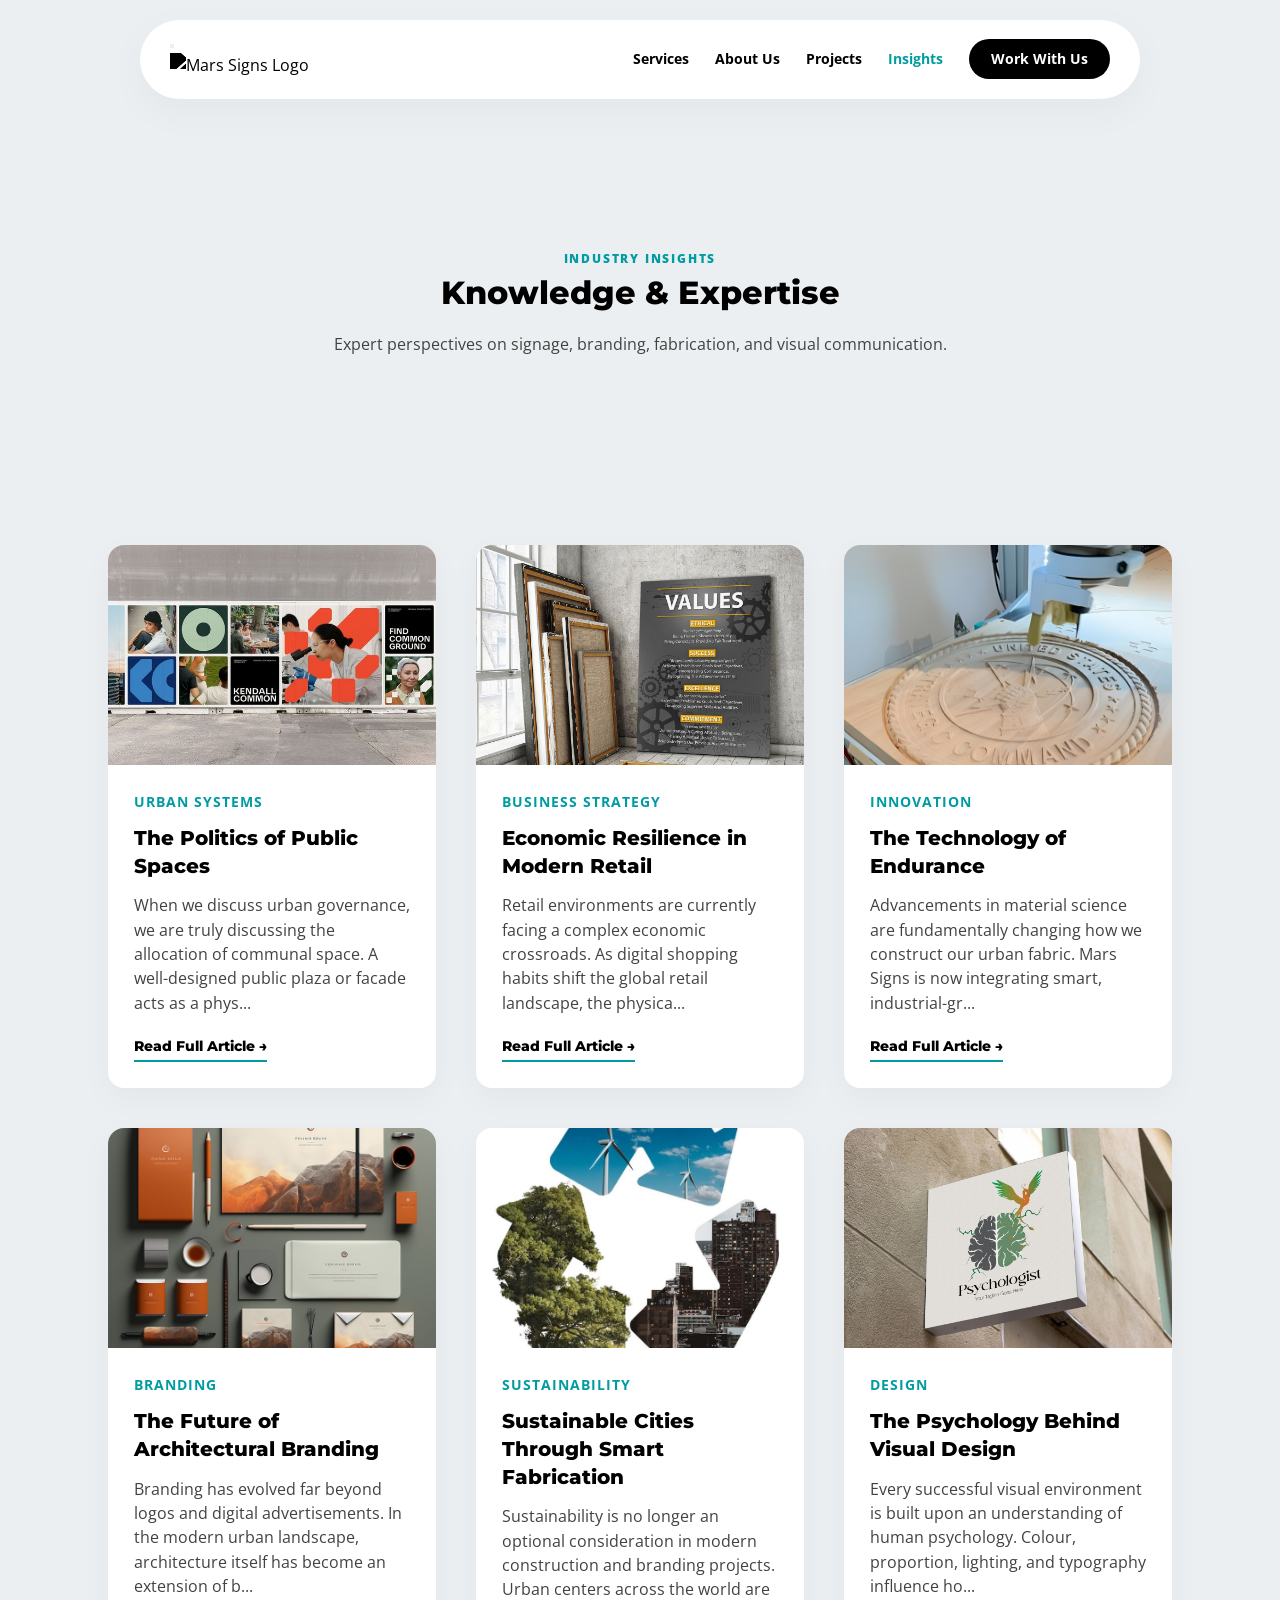
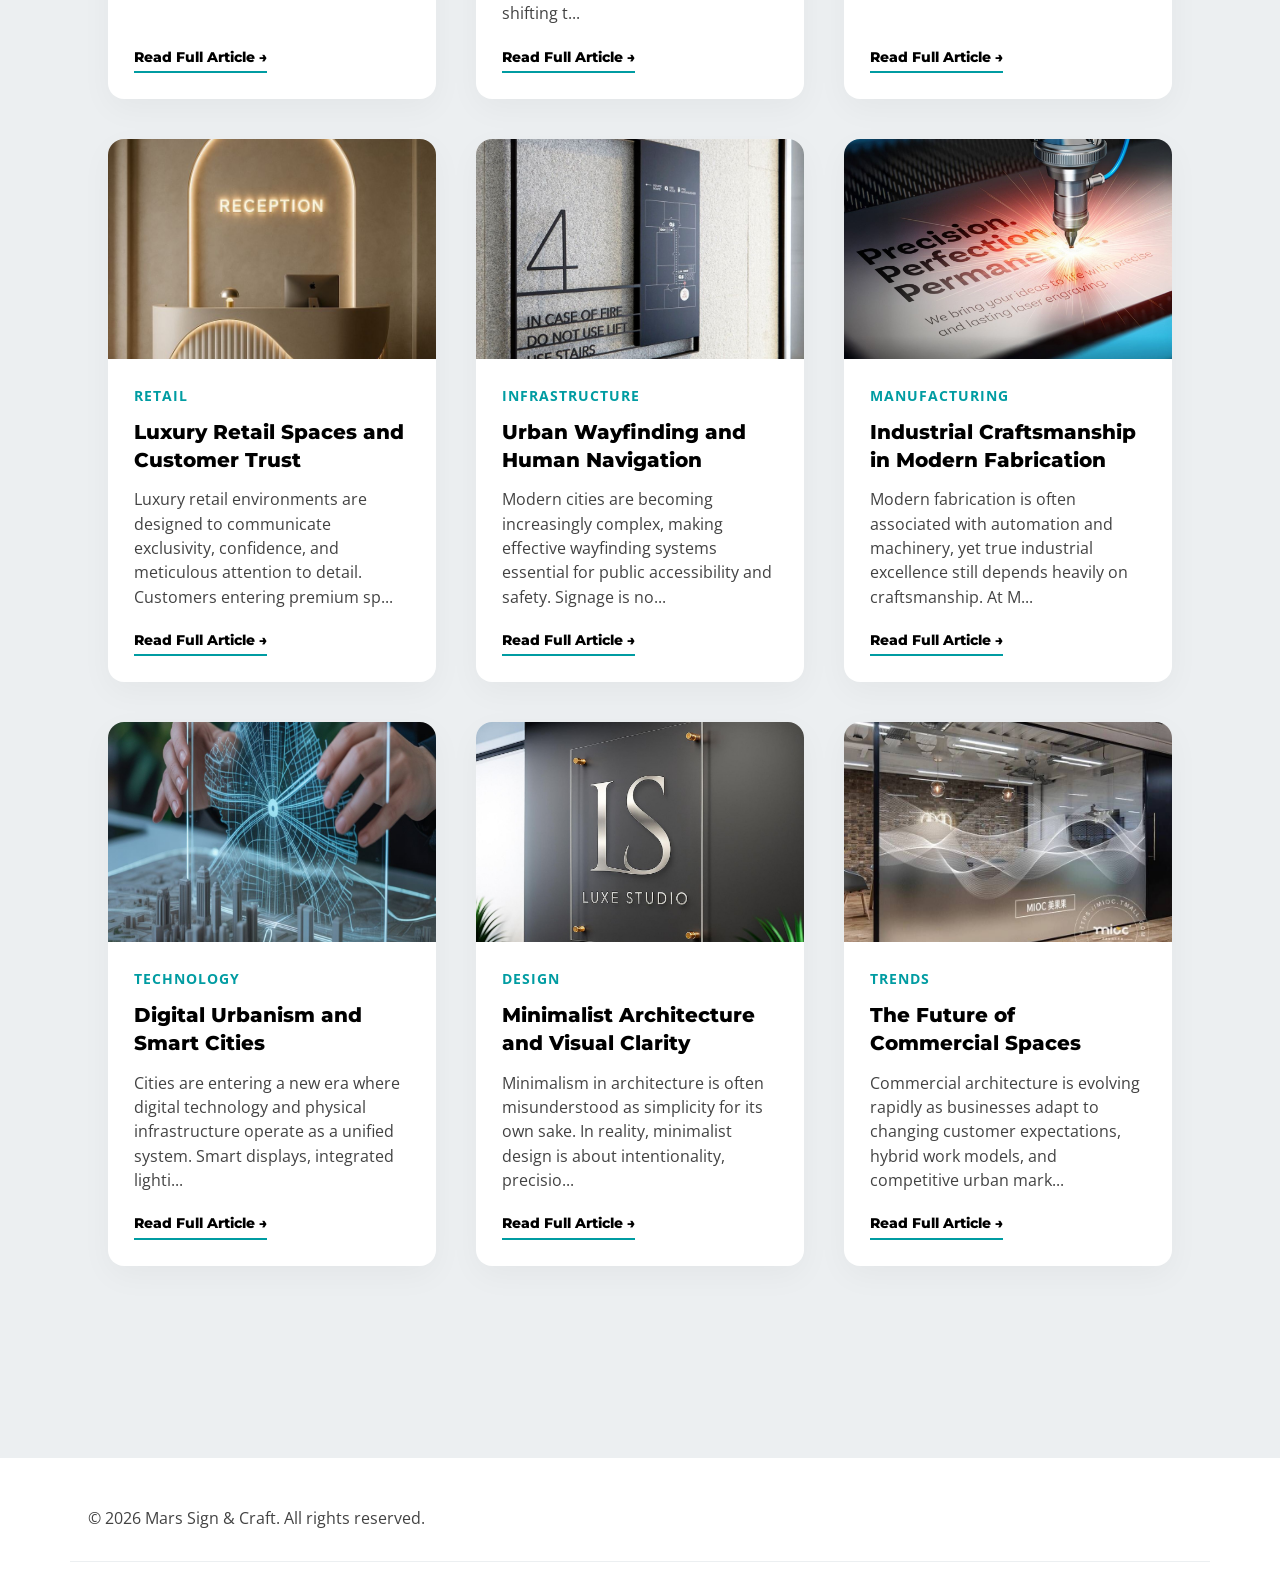
==== blog.html @ f4526e8f "updates" ====
<!DOCTYPE html>
<html lang="en">
<head>
    <meta charset="UTF-8">
    <meta name="viewport" content="width=device-width, initial-scale=1.0">
    
    <!-- Primary Meta Tags -->
    <title>Industry Insights & News | Mars Sign & Craft Qatar</title>
    <meta name="title" content="Industry Insights & News | Mars Sign & Craft Qatar">
    <meta name="description" content="Expert articles on architectural branding, signage materials, and visual communication strategies for businesses in Qatar.">
    <meta name="keywords" content="signage blog Qatar, architectural branding insights, visual communication, Mars Sign news">
    <meta name="author" content="Mars Sign & Craft">
    <meta name="robots" content="index, follow, max-image-preview:large">
    <link rel="canonical" href="https://marssign.com/blog.html">

    <!-- Favicons -->
    <link rel="icon" type="image/svg+xml" href="/images/0/20885491/Mars-logo-PpRQrZOCPddFumb2s9tzmg.svg">
    <link rel="icon" type="image/png" sizes="32x32" href="/favicon.png">
    <link rel="apple-touch-icon" href="/apple-touch-icon.png">
    
    <!-- Open Graph / Facebook -->
    <meta property="og:type" content="website">
    <meta property="og:url" content="https://marssign.com/blog.html">
    <meta property="og:title" content="Industry Insights & News | Mars Sign & Craft Qatar">
    <meta property="og:description" content="Expert articles on architectural branding, signage materials, and visual communication strategies for businesses in Qatar.">
    <!-- Using one of your blog images for the thumbnail -->
    <meta property="og:image" content="https://marssign.com/images/1500/20488373/city-signage-modern-Dj82KdP0sLq.jpg">
    
    <!-- Twitter / X -->
    <meta name="twitter:card" content="summary_large_image">
    <meta name="twitter:url" content="https://marssign.com/blog.html">
    <meta name="twitter:title" content="Industry Insights & News | Mars Sign & Craft Qatar">
    <meta name="twitter:description" content="Expert articles on architectural branding, signage materials, and visual communication strategies for businesses in Qatar.">
    <meta name="twitter:image" content="https://marssign.com/images/1500/20488373/city-signage-modern-Dj82KdP0sLq.jpg">

    <!-- Fonts & Stylesheets -->
    <link rel="preconnect" href="https://fonts.googleapis.com">
    <link rel="preconnect" href="https://fonts.gstatic.com" crossorigin>
    <link href="https://fonts.googleapis.com/css2?family=Montserrat:wght@700;800&family=Open+Sans:wght@400;600&display=swap" rel="stylesheet">
    <link rel="stylesheet" href="style.css">
    
    <style>
        body { background-color: var(--bg-silver); }
        
        .blog-hero {
            min-height: 45vh;
            display: flex;
            align-items: center;
            justify-content: center;
            text-align: center;
            margin-top: 100px;
            padding: 60px 20px;
        }
        
        .blog-grid {
            display: grid;
            /* Forces 5 columns across on desktop */
            grid-template-columns: repeat(3, 1fr);
            gap: 40px;
            max-width: 1400px;
            margin: 0 auto;
            padding: 40px 20px 120px;
        }
        
        /* Mobile adjustment for 3 columns */
        @media (max-width: 768px) {
            .blog-grid {
                grid-template-columns: repeat(2, 1fr);
                gap: 15px; /* Slightly smaller gap to fit 3 columns on small screens */
            }
            
            /* Optional: Reduce the image height on mobile so the 3 tight columns look balanced */
            .blog-card-image-wrapper {
                height: 120px; 
            }
            
            .blog-card h3 {
                font-size: 1rem; /* Scale down text for tight mobile columns */
            }
        }
        .blog-card {
            background: var(--pure-white);
            border-radius: 16px;
            overflow: hidden;
            box-shadow: var(--shadow-elevation);
            transition: all 0.4s ease;
            text-decoration: none;
            color: inherit;
            height: 100%;
            display: flex;
            flex-direction: column;
        }
        
        .blog-card:hover {
            transform: translateY(-12px);
            box-shadow: var(--shadow-hover);
        }
        
        .blog-card-image-wrapper {
            height: 220px;
            overflow: hidden;
        }
        
        .blog-card-image-wrapper img {
            width: 100%;
            height: 100%;
            object-fit: cover;
            transition: transform 0.6s ease;
        }
        
        .blog-card:hover .blog-card-image-wrapper img {
            transform: scale(1.08);
        }
        
        .blog-card-content {
            padding: 26px;
            flex: 1;
            display: flex;
            flex-direction: column;
        }
        
        .blog-meta {
            color: var(--accent-teal);
            font-size: 0.85rem;
            font-weight: 700;
            text-transform: uppercase;
            letter-spacing: 1px;
            margin-bottom: 12px;
        }
        
        .blog-card h3 {
            font-size: 1.28rem;
            margin-bottom: 14px;
            line-height: 1.35;
        }
        
        .blog-excerpt {
            color: var(--text-body);
            font-size: 0.98rem;
            flex: 1;
            margin-bottom: 20px;
        }
        
        /* Single Post View */
        .blog-post {
            max-width: 900px;
            margin: 120px auto 80px;
            padding: 0 20px;
        }
        
        .blog-post img {
            width: 100%;
            border-radius: 16px;
            margin: 30px 0;
        }
    </style>
</head>
<body>
<!-- Floating Header -->
<header id="main-header" class="floating-header">
    <div class="header-container">
        <div class="header-left-wrapper">
            <button class="mobile-menu-toggle" aria-label="Toggle Menu">
                <span class="bar"></span>
                <span class="bar"></span>
                <span class="bar"></span>
            </button>
            <a href="index.html" class="logo">
                <img src="/images/0/20885491/Mars-logo-PpRQrZOCPddFumb2s9tzmg.svg" alt="Mars Signs Logo" width="172" height="47" class="brand-logo">
            </a>
        </div>
        <nav class="primary-nav">
            <a href="index.html#solutions">Services</a>
            <a href="index.html#about">About Us</a>
            <a href="projects.html">Projects</a>
            <a href="blog.html" class="active">Insights</a>
            <a href="index.html#contact" class="btn-primary">Work With Us</a>
        </nav>
    </div>
</header>

    <div id="blog-container">
        <!-- Content injected by JS -->
    </div>

    <footer class="footer">
        <div class="container footer-grid reveal-fade">
            <p>© 2026 Mars Sign & Craft. All rights reserved.</p>
        </div>
    </footer>

    <script src="app.js"></script>
    <script>
    // ====================== FULL BLOG DATA ======================
    const blogs = {
        "politics-of-space": { 
            title: "The Politics of Public Spaces",
            category: "Urban Systems",
            image: "./images/new/politicsofpublicspaces.jpg",
            content: "When we discuss urban governance, we are truly discussing the allocation of communal space. A well-designed public plaza or facade acts as a physical statement of transparency and accessibility in our cities. By prioritizing architectural openness and clear, welcoming signage, city planners and private developers can foster environments where citizens feel represented, heard, and invited. The intersection of policy and design is the new frontier for modern governance. At Mars Signs, we specialize in creating visual infrastructure that promotes this sense of collective ownership. When a space is designed with the public’s experience at the forefront, it bridges the gap between administrative intent and the individual’s lived experience. Modern politics is increasingly expressed through the built environment; public architecture defines who belongs in a city and who is excluded. We believe that professional, clear, and inclusive signage is a democratic necessity. It provides the cues necessary for people to navigate their environment with confidence, regardless of their background or language. We are here to help translate your vision for a more inclusive, accessible environment into a tangible, high-quality reality. Our team is dedicated to the idea that architecture should not just serve a function but should serve the community. If you are looking for a partner who values the social impact of your work, we would love to discuss how we can elevate your next civic project. Hire us to bring your public-facing initiatives to life with integrity and precision."
        },

        "economic-resilience": { 
            title: "Economic Resilience in Modern Retail",
            category: "Business Strategy",
            image: "./images/new/Economicresilience.jpg",
            content: "Retail environments are currently facing a complex economic crossroads. As digital shopping habits shift the global retail landscape, the physical facade of a business has become its most valuable asset in the real world. Investing in high-quality architectural branding is not just an aesthetic choice; it is a hedge against market volatility and brand dilution. Businesses that commit to sustainable, durable infrastructure—like premium cladding, modular signage, and architectural facade work—are seeing significantly higher customer retention rates and long-term economic stability. We understand that in an increasingly competitive retail environment, you only get one chance to make an impression. A fading, poorly maintained sign speaks volumes about a business's internal health, while a pristine, engineered facade suggests market confidence and endurance. Our engineering team helps you build facades that do more than look good; they serve as a lasting economic asset that signals trustworthiness to your clientele. We focus on ROI-driven design, ensuring that every dollar spent on our fabrication contributes to your long-term bottom line. If you are ready to invest in a facade that survives the test of time, market trends, and harsh environmental factors, we are the partner for you. Hire us, and let’s secure your brand's future today."
        },

        "technology-endurance": { 
            title: "The Technology of Endurance",
            category: "Innovation",
            image: "./images/new/technologyofenduarance.jpg",
            content: "Advancements in material science are fundamentally changing how we construct our urban fabric. Mars Signs is now integrating smart, industrial-grade substrates that adapt to extreme climates, reducing the energy cost of maintenance and cooling over time. This technological leap allows for cleaner, sharper signage that lasts for decades rather than just a few years, defining the future of industrial fabrication. We believe that technology should serve the user, not just the manufacturer. By utilizing state-of-the-art CNC routing and precise laser-etching, we ensure that your brand remains crisp, readable, and professional despite the intensity of the Gulf climate. This is not just about a sign; it is about providing a high-tech interface between your business and the modern world. Our fabrication lab is constantly updated with the latest tools to ensure we stay ahead of industry standards, providing you with hardware that represents the cutting edge of your field. We are committed to using materials that look better for longer and perform better under pressure. If you need a partner who understands that technology is the key to architectural longevity, we are ready to assist. Hire us to integrate the latest in material science into your next corporate signage project and set a new standard for quality."
        },

        "future-of-branding": {
            title: "The Future of Architectural Branding",
            category: "Branding",
            image: "./images/new/futureofArchitecturalbranding.jpg",
            content: "Branding has evolved far beyond logos and digital advertisements. In the modern urban landscape, architecture itself has become an extension of brand identity. Consumers no longer separate physical space from corporate values; they interpret every material, every texture, and every illuminated surface as part of a business narrative. At Mars Signs, we believe that architectural branding should communicate confidence, professionalism, and permanence from the very first glance. A carefully engineered facade creates an emotional connection before a customer even steps inside your premises. Through advanced fabrication systems and durable materials, we help brands transform ordinary storefronts into recognizable landmarks that inspire trust. Modern clients expect consistency between online presence and physical environment, making facade design one of the most important investments a business can make. We approach every project with a balance of engineering precision and creative thinking, ensuring that your identity is reflected in every detail. Our team specializes in creating structures that remain visually powerful despite years of environmental exposure. If your organization is ready to redefine how customers experience your brand in the real world, we are prepared to deliver solutions that combine durability, innovation, and timeless design excellence."
        },

        "sustainable-cities": {
            title: "Sustainable Cities Through Smart Fabrication",
            category: "Sustainability",
            image: "./images/new/Sustainableprinting.jpg",
            content: "Sustainability is no longer an optional consideration in modern construction and branding projects. Urban centers across the world are shifting toward environmentally responsible materials and energy-efficient infrastructure, and signage systems are becoming an important part of that transformation. Mars Signs is committed to reducing environmental impact by integrating recyclable materials, low-energy lighting systems, and fabrication methods that minimize industrial waste. We understand that businesses want infrastructure that reflects both professionalism and environmental awareness. A sustainable facade does more than reduce maintenance costs; it communicates responsibility to customers and investors alike. Our fabrication strategies prioritize long-term durability because the most sustainable product is one that does not require constant replacement. By utilizing weather-resistant aluminium composites, energy-efficient LEDs, and modular installation systems, we help clients reduce operational costs while improving visual performance. Sustainable design also contributes to healthier urban environments by reducing heat absorption and improving energy efficiency in surrounding structures. We believe that future cities will be defined by businesses that invest in resilient, eco-conscious infrastructure today. If your organization is looking to align its public image with sustainable development principles, our engineering and design teams are ready to create solutions that combine environmental responsibility with premium architectural aesthetics."
        },

        "psychology-of-design": {
            title: "The Psychology Behind Visual Design",
            category: "Design",
            image: "./images/new/Pyschologybehinddesign.jpg",
            content: "Every successful visual environment is built upon an understanding of human psychology. Colour, proportion, lighting, and typography influence how individuals feel when they approach a building or retail environment. At Mars Signs, we study how architectural signage shapes emotional perception and customer behaviour. A well-lit facade with clear visual hierarchy creates feelings of trust, safety, and professionalism, while poor visual communication often leads to confusion and disengagement. Businesses frequently underestimate the psychological power of first impressions, yet customers make judgments about quality within seconds of seeing a storefront. We believe that design should guide attention naturally while reinforcing the values of a brand. Through strategic placement, contrast, and material selection, our team creates environments that feel both functional and welcoming. Effective signage is not about overwhelming viewers with information; it is about presenting clarity with confidence. By combining architectural thinking with behavioural insight, we help clients create memorable spaces that encourage interaction and loyalty. The psychology of design extends beyond aesthetics into the realm of customer experience, shaping how people move, respond, and connect with a business. If you are seeking a fabrication partner who understands the deeper emotional impact of architectural branding, we are ready to help transform your environment into a powerful communication tool."
        },

        "luxury-retail-spaces": {
            title: "Luxury Retail Spaces and Customer Trust",
            category: "Retail",
            image: "./images/new/Luxuryblog.jpg",
            content: "Luxury retail environments are designed to communicate exclusivity, confidence, and meticulous attention to detail. Customers entering premium spaces expect more than products; they expect an atmosphere that validates the value of the brand itself. At Mars Signs, we specialize in creating sophisticated facade systems and illuminated branding solutions that elevate retail spaces into immersive experiences. From brushed metallic finishes to precision-lit channel letters, every detail contributes to the perception of quality. High-end customers often associate clean architectural presentation with reliability and authenticity, making facade engineering an essential component of retail strategy. We understand that luxury brands cannot afford inconsistencies in visual identity. Our fabrication process focuses on exact precision, ensuring flawless finishes that maintain their appearance for years. Through advanced lighting integration and premium material selection, we create storefronts that stand out in crowded commercial districts while preserving elegance and restraint. A luxury facade is not simply decoration; it is a business asset that shapes customer expectations before any interaction occurs. We believe that architecture should reinforce the prestige and values of a brand at every moment. If your business is looking to establish a stronger presence in the premium retail market, our team is prepared to deliver architectural branding solutions that reflect sophistication, durability, and long-term visual excellence."
        },

        "urban-wayfinding": {
            title: "Urban Wayfinding and Human Navigation",
            category: "Infrastructure",
            image: "./images/new/Navigationblog .jpg",
            content: "Modern cities are becoming increasingly complex, making effective wayfinding systems essential for public accessibility and safety. Signage is no longer limited to directional arrows; it is now a sophisticated communication system that influences how individuals experience urban environments. At Mars Signs, we design navigation systems that combine clarity, durability, and visual consistency to help people move confidently through commercial districts, hospitals, airports, and civic spaces. Poorly designed wayfinding creates frustration, delays, and confusion, while professionally engineered systems improve efficiency and public satisfaction. We approach urban navigation from both an engineering and human-centered perspective, ensuring that every sign remains visible, understandable, and durable under real-world conditions. Accessibility is a major consideration in our work, which is why we prioritize readable typography, multilingual compatibility, and universal design principles. Effective wayfinding contributes to the overall identity of a city or institution by making spaces feel organized and welcoming. Our fabrication processes ensure that signs remain structurally sound and visually sharp despite constant public interaction and environmental exposure. We believe that navigation systems should not only guide people but also reinforce confidence in the environments they occupy. If your organization is planning a public infrastructure project or large-scale facility upgrade, we are ready to provide professional wayfinding solutions built for long-term performance and clarity."
        },

        "industrial-craftsmanship": {
            title: "Industrial Craftsmanship in Modern Fabrication",
            category: "Manufacturing",
            image: "./images/new/Industrial .jpg",
            content: "Modern fabrication is often associated with automation and machinery, yet true industrial excellence still depends heavily on craftsmanship. At Mars Signs, we combine advanced manufacturing technologies with experienced human expertise to create architectural signage that meets the highest standards of quality and precision. Every welded joint, painted surface, and illuminated element reflects a commitment to detail that cannot be replicated through automation alone. We believe that craftsmanship remains the foundation of durable infrastructure. While CNC systems and laser cutting technologies improve consistency and efficiency, the final quality of a project depends on the knowledge and discipline of skilled fabricators. Our workshop integrates modern production systems with rigorous quality control processes to ensure flawless execution from concept to installation. Industrial craftsmanship is about more than appearance; it is about structural reliability, weather resistance, and long-term durability under demanding environmental conditions. Businesses that invest in expertly fabricated signage benefit from lower maintenance costs and stronger brand perception over time. We take pride in creating installations that remain visually powerful years after completion, proving that quality engineering is always a worthwhile investment. If you are searching for a fabrication partner that values precision, durability, and professional workmanship at every stage of production, our team is ready to bring your architectural vision to life."
        },

        "digital-urbanism": {
            title: "Digital Urbanism and Smart Cities",
            category: "Technology",
            image: "./images/new/smartcitiesblog.jpg",
            content: "Cities are entering a new era where digital technology and physical infrastructure operate as a unified system. Smart displays, integrated lighting, and responsive signage are transforming how businesses communicate with the public in urban environments. At Mars Signs, we are actively exploring how digital urbanism can improve customer engagement, operational efficiency, and architectural aesthetics. Intelligent signage systems now allow businesses to adapt messaging dynamically while maintaining strong visual consistency across multiple locations. As urban centers become increasingly data-driven, the role of signage is shifting from static communication to interactive engagement. We believe that future-ready infrastructure must combine technological adaptability with physical durability. Our engineering team develops digital display systems capable of withstanding harsh environmental conditions while delivering crisp, high-visibility performance. Smart urban environments require seamless integration between architecture, branding, and technology, and our fabrication approach is designed to meet those evolving expectations. Businesses that embrace digital urbanism today position themselves at the forefront of innovation and customer interaction. Whether through LED-integrated facades, responsive information systems, or modern illuminated installations, we help clients create environments that feel connected to the future. If your organization is ready to invest in intelligent architectural communication systems, our team is prepared to deliver solutions that merge technology, design, and long-term structural performance."
        },

        "minimalist-architecture": {
            title: "Minimalist Architecture and Visual Clarity",
            category: "Design",
            image: "./images/new/Minimalistarchitecture.jpg",
            content: "Minimalism in architecture is often misunderstood as simplicity for its own sake. In reality, minimalist design is about intentionality, precision, and the removal of unnecessary visual noise. At Mars Signs, we believe that clear communication is strongest when supported by disciplined design principles. A minimalist facade allows architectural elements and signage to work together harmoniously, creating environments that feel modern, professional, and timeless. Clean lines, balanced spacing, and restrained lighting contribute to a stronger visual identity because they focus attention where it matters most. Businesses operating in contemporary markets increasingly prefer minimalist branding because it reflects confidence and clarity rather than excess. Our fabrication process emphasizes exact measurements, premium finishes, and carefully controlled illumination to ensure every detail contributes to the overall composition. Minimalist architecture also improves long-term adaptability, allowing businesses to evolve their branding without completely redesigning their physical infrastructure. We understand that achieving simplicity requires a high level of technical discipline and engineering precision. Through careful material selection and thoughtful installation methods, we create signage systems that feel sophisticated without overwhelming the surrounding environment. If your organization values modern aesthetics, clarity, and architectural refinement, our team is ready to develop solutions that combine minimalist design with durable, high-performance fabrication."
        },

        "future-commercial-spaces": {
            title: "The Future of Commercial Spaces",
            category: "Trends",
            image: "./images/new/lastblog .jpg",
            content: "Commercial architecture is evolving rapidly as businesses adapt to changing customer expectations, hybrid work models, and competitive urban markets. The future commercial space must be flexible, visually engaging, and technologically integrated while maintaining a strong sense of brand identity. At Mars Signs, we help organizations create environments that balance functionality with memorable design. Modern consumers are drawn toward spaces that feel immersive and professionally curated, making facade engineering and visual communication more important than ever before. We believe that commercial spaces should inspire confidence while remaining adaptable to future technological and operational changes. Durable signage systems, modular architectural components, and integrated lighting solutions allow businesses to evolve without compromising visual consistency. Our approach combines engineering precision with forward-thinking design strategies to ensure long-term performance and relevance. Commercial environments are no longer passive structures; they are active extensions of a company’s identity and customer experience strategy. From retail districts to corporate headquarters, professionally fabricated visual infrastructure shapes how businesses are perceived in increasingly crowded markets. We are committed to delivering architectural branding solutions that remain impactful, durable, and efficient for years to come. If your organization is preparing for the next generation of commercial development, our team is ready to provide innovative fabrication and signage systems that position your brand for sustained growth and visibility."
        }
    };

// ====================== RENDER FUNCTIONS ======================
function renderList() {
    let html = `
        <section class="blog-hero">
            <div class="hero-content">
                <p class="section-tag">INDUSTRY INSIGHTS</p>
                <h1 class="section-title">Knowledge & Expertise</h1>
                <p class="section-text" style="max-width: 680px; margin: 20px auto 0;">
                    Expert perspectives on signage, branding, fabrication, and visual communication.
                </p>
            </div>
        </section>
        <main class="container">
            <div class="blog-grid">
    `;
    Object.keys(blogs).forEach(id => {
        const post = blogs[id];
        // Updated href to use query parameters (?post=) instead of hash (#)
        html += `
            <a href="?post=${id}" class="blog-card">
                <div class="blog-card-image-wrapper">
                    <!-- SEO Optimized Alt Text & Async Decoding -->
                    <img src="${post.image}" alt="${post.title} - Architectural and Signage Insights Qatar" loading="lazy" decoding="async">
                </div>
                <div class="blog-card-content">
                    <div class="blog-meta">${post.category}</div>
                    <h3>${post.title}</h3>
                    <p class="blog-excerpt">${post.content.substring(0, 145)}...</p>
                    <span class="btn-secondary" style="margin-top:auto;">Read Full Article →</span>
                </div>
            </a>
        `;
    });
    html += `</div></main>`;
    return html;
}

function renderPost(id) {
    const post = blogs[id];
    if (!post) return renderList();

    // --- AGGRESSIVE SEO INJECTION START ---
    
    // Update Title and Meta Description
    document.title = `${post.title} | Mars Sign Insights`;
    let metaDesc = document.querySelector('meta[name="description"]');
    if (metaDesc) {
        // Grab the first 150 characters for the description
        metaDesc.setAttribute("content", post.content.substring(0, 150) + "...");
    }

    // Remove any previously injected article schema to avoid duplicates
    const existingSchema = document.getElementById('dynamic-article-schema');
    if (existingSchema) existingSchema.remove();

    // Inject 'Article' JSON-LD Schema
    const articleSchema = {
        "@context": "https://schema.org",
        "@type": "Article",
        "headline": post.title,
        "articleSection": post.category,
        "image": "https://marssign.com" + post.image.replace('./', '/'),
        "author": {
            "@type": "Organization",
            "name": "Mars Sign & Craft"
        },
        "publisher": {
            "@type": "Organization",
            "name": "Mars Sign & Craft",
            "logo": {
                "@type": "ImageObject",
                "url": "https://marssign.com/images/0/20885491/Mars-logo-PpRQrZOCPddFumb2s9tzmg.svg"
            }
        },
        "description": post.content.substring(0, 150) + "..."
    };

    const scriptTag = document.createElement('script');
    scriptTag.id = 'dynamic-article-schema';
    scriptTag.type = "application/ld+json";
    scriptTag.text = JSON.stringify(articleSchema);
    document.head.appendChild(scriptTag);
    
    // --- AGGRESSIVE SEO INJECTION END ---

    return `
        <div class="blog-post" style="max-width:920px; margin:120px auto; padding:0 20px;">
            <a href="blog.html" class="btn-secondary" style="margin-bottom:30px; display:inline-block;">← Back to All Articles</a>
            <h1 class="section-title">${post.title}</h1>
            <!-- SEO Optimized Alt Text & High Fetch Priority for LCP -->
            <img src="${post.image}" alt="${post.title} - Architectural and Signage Insights Qatar" style="width:100%; border-radius:16px; margin:30px 0;" fetchpriority="high">
            <div style="font-size:1.08rem; line-height:1.85; color:#333;">
                ${post.content}
            </div>
            <a href="/#contact" class="btn-primary" style="margin-top:50px;">Work With Us</a>
        </div>
    `;
}

// ====================== ROUTING ======================
// Query parameters trigger a fresh page load, so we only need DOMContentLoaded
document.addEventListener("DOMContentLoaded", () => {
    const urlParams = new URLSearchParams(window.location.search);
    const queryKey = urlParams.get('post');
    const container = document.getElementById('blog-container');
    
    container.innerHTML = queryKey ? renderPost(queryKey) : renderList();
    window.scrollTo(0, 0);
});
</script>
---- style.css ----
/* ==========================================================================
   MARSSIGN - MINIMALIST DESIGN SYSTEM & TRANSPARENT LAYOUTS
   ========================================================================== */

:root {
    --bg-silver: #ECEFF1;
    --pure-white: #FFFFFF;
    --text-heading: #000000;
    --text-body: #424242;
    --accent-teal: #009CA2;
    --accent-gold: #9C9221;
    --shadow-elevation: 0 10px 32px rgba(0, 0, 0, 0.04);
    --shadow-hover: 0 16px 42px rgba(0, 156, 162, 0.1);
    --input-bg: #E3E8EC;
}

* { 
    margin: 0; 
    padding: 0; 
    box-sizing: border-box; 
}

body { 
    background-color: var(--bg-silver); 
    color: var(--text-body); 
    font-family: 'Open Sans', sans-serif; 
    line-height: 1.55; 
    overflow-x: hidden; 
    -webkit-font-smoothing: antialiased; 
}

h1, h2, h3, h4, h5, h6 { 
    color: var(--text-heading); 
    font-family: 'Montserrat', sans-serif; 
    font-weight: 800; 
    line-height: 1.15; 
}

a { text-decoration: none; color: inherit; }
ul { list-style: none; }
img { max-width: 100%; display: block; }

.container { 
    max-width: 1140px; 
    margin: 0 auto; 
    padding: 0 18px; 
}

.text-center { text-align: center; }
.p-40 { padding: 30px !important; }
.mb-0 { margin-bottom: 0 !important; }
.mb-50 { margin-bottom: 36px; }
.mt-40 { margin-top: 30px; }
.mt-100 { margin-top: 72px; }
.mb-100 { margin-bottom: 72px; }
.pl-40 { padding-left: 30px; }

.floating-card { 
    background-color: var(--pure-white); 
    border-radius: 14px; 
    box-shadow: var(--shadow-elevation); 
    padding: 30px; 
    position: relative; 
    z-index: 2; 
}

.interactive-card { 
    transition: transform 0.4s cubic-bezier(0.16, 1, 0.3, 1), box-shadow 0.4s ease; 
    cursor: pointer; 
}

.interactive-card:hover { 
    transform: translateY(-6px); 
    box-shadow: var(--shadow-hover); 
}

.floating-header {
    position: fixed; 
    top: 16px; 
    left: 50%; 
    transform: translateX(-50%);
    width: 90%; 
    max-width: 1000px; 
    background: var(--pure-white);
    border-radius: 32px; 
    box-shadow: var(--shadow-elevation); 
    z-index: 9999;
    transition: all 0.4s ease;
}

.header-container { 
    display: flex; 
    justify-content: space-between; 
    align-items: center; 
    padding: 8px 30px; 
}

.brand-logo { 
    filter: invert(1) brightness(0); 
    height: 38px;
} 

.primary-nav a { 
    font-weight: 700; 
    margin-left: 22px; 
    font-size: 0.88rem; 
    transition: color 0.2s ease; 
    color: var(--text-heading); 
}

.primary-nav a:hover, 
.primary-nav a.active { 
    color: var(--accent-teal); 
}

.btn-primary { 
    background: var(--text-heading); 
    color: var(--pure-white) !important; 
    padding: 9px 22px; 
    border-radius: 28px; 
    display: inline-block; 
    transition: background 0.3s ease; 
    font-size: 0.92rem;
}

.btn-primary:hover { 
    background: var(--accent-teal); 
}

.btn-secondary { 
    color: var(--text-heading); 
    font-weight: 800; 
    font-family: 'Montserrat', sans-serif; 
    border-bottom: 2px solid var(--accent-teal); 
    padding-bottom: 3px; 
    transition: color 0.3s ease;
    font-size: 0.9rem;
}

.btn-secondary:hover { 
    color: var(--accent-teal); 
}

/* HERO */
.hero-carousel { 
    position: relative; 
    width: 100%; 
    height: 65vh; 
    min-height: 520px;
    overflow: hidden; 
    background-color: var(--bg-silver); 
}

.carousel-slide { 
    position: absolute; 
    top: 0; 
    left: 0; 
    width: 100%; 
    height: 100%; 
    opacity: 0; 
    transition: opacity 1s ease-in-out; 
    display: flex; 
    align-items: center; 
    z-index: 1; 
}

.carousel-slide.active { 
    opacity: 1; 
    z-index: 2; 
}

.slide-image { 
    position: absolute; 
    top: 0; 
    left: 0; 
    width: 100%; 
    height: 100%; 
    background-size: cover; 
    background-position: center; 
    transform: scale(1.04); 
    transition: transform 6s ease-out; 
}

.carousel-slide.active .slide-image { 
    transform: scale(1); 
}

.hero-content-wrapper { 
    position: relative; 
    z-index: 3; 
    display: flex; 
    justify-content: flex-start; 
    width: 100%; 
}

.hero-text-card {
    width: 100%;
    max-width: 480px;
    min-height: 26vh;
    display: flex;
    flex-direction: column;
    justify-content: center;
    padding: 36px;
    background: rgba(255, 255, 255, 0.16); 
    backdrop-filter: blur(18px); 
    border-left: 4px solid var(--accent-teal);
    border-radius: 0 14px 14px 0;
    opacity: 0; 
    transform: translateX(-25px); 
    transition: all 1s cubic-bezier(0.16, 1, 0.3, 1) 0.3s;
}

.carousel-slide.active .hero-text-card { 
    opacity: 1; 
    transform: translateX(0); 
}

.hero-title { 
    font-size: 2.65rem; 
    margin-bottom: 10px; 
    color: var(--pure-white); 
    text-shadow: 0 2px 8px rgba(0,0,0,0.35);
}

.hero-desc { 
    font-size: 1.05rem; 
    margin-bottom: 22px; 
    color: var(--pure-white); 
    font-weight: 600; 
    text-shadow: 0 2px 5px rgba(0,0,0,0.3); 
    line-height: 1.45;
}

.carousel-controls { 
    position: absolute; 
    bottom: 28px; 
    left: 50%; 
    transform: translateX(-50%); 
    z-index: 10; 
    display: flex; 
    gap: 10px; 
}

.control-dot { 
    width: 9px; 
    height: 9px; 
    border-radius: 50%; 
    background: rgba(255,255,255,0.45); 
    cursor: pointer; 
    transition: all 0.3s ease; 
}

.control-dot.active { 
    background: var(--accent-teal); 
    transform: scale(1.35); 
}

.section-tag { 
    color: var(--accent-teal); 
    font-weight: 800; 
    font-size: 0.78rem; 
    letter-spacing: 1.8px; 
    margin-bottom: 7px; 
    text-transform: uppercase; 
}

.section-title { 
    font-size: 2rem; 
    margin-bottom: 14px; 
}

.section-text {
    font-size: 0.98rem;
    color: var(--text-body);
    max-width: 600px;
}

.layout-grid { 
    display: grid; 
    grid-template-columns: 1fr 1fr; 
    gap: 38px; 
    align-items: center;
}

.grid-container { 
    display: grid; 
    grid-template-columns: repeat(auto-fit, minmax(245px, 1fr)); 
    gap: 28px; 
}

.grid-container.reviews-grid {
    display: grid;
    grid-template-columns: repeat(auto-fit, minmax(245px, 1fr));
    gap: 24px;
}
#solutions .section-text {
    margin-bottom: 100px; /* space after the long paragraph */
    line-height: 1.5;
}

.category-separator {
    margin: 52px 0 32px 0; /* space above and below "More Ways We Help Your Brand Shine" */
}

.category-separator h3 {
    margin: 0;
    padding-bottom: 8px;
    border-bottom: 2px solid var(--accent-teal);
}
.grid-container-2, .grid-container-3 {
    display: grid;
    grid-template-columns: repeat(auto-fit, minmax(245px, 1fr));
    gap: 28px;
    margin-bottom: 36px;
}

.transparent-card { 
    background: transparent; 
    padding: 0; 
}

.service-card {
    opacity: 0;
    transform: translateY(25px);
    transition: all 0.3s cubic-bezier(0.25, 0.1, 0.25, 1);
    display: flex;
    flex-direction: column;
    height: 100%;
    background: var(--pure-white);
    border-radius: 14px;
    overflow: hidden;
    box-shadow: var(--shadow-elevation);
}

.service-card.in-view {
    opacity: 1;
    transform: translateY(0);
}

.service-card:hover {
    transform: translateY(-6px);
    box-shadow: var(--shadow-hover);
}

.slideshow-container {
    position: relative;
    width: 100%;
    height: 195px;
    overflow: hidden;
    background: var(--input-bg);
    flex-shrink: 0;
}

.slideshow-container img {
    position: absolute; /* Allows images to stack on top of each other */
    top: 0;
    left: 0;
    width: 100%;
    height: 100%;
    object-fit: cover;
    object-position: center;
    opacity: 0; /* Hides inactive images */
    transition: opacity 0.6s ease;
}
.slideshow-container img.active {
    opacity: 1; /* Reveals the active image */
    z-index: 2;
}

.card-content {
    flex: 1;
    display: flex;
    flex-direction: column;
    padding: 18px 22px 24px;
}

.card-title {
    font-size: 1.15rem;
    line-height: 1.25;
    margin-bottom: 12px;
    padding-bottom: 9px;
    border-bottom: 2px solid var(--accent-teal);
}

.service-card ul {
    margin-bottom: 18px;
    flex: 1;
    font-size: 0.92rem;
}

.service-card ul li {
    padding: 5px 0;
    padding-left: 19px;
    position: relative;
}

.service-card ul li::before {
    content: '';
    position: absolute;
    left: 2px;
    top: 11px;
    width: 5px;
    height: 5px;
    background: var(--accent-teal);
    border-radius: 50%;
}

.btn-secondary {
    margin-top: auto !important;
    align-self: flex-start;
    font-size: 0.9rem;
}

.image-stack { 
    position: relative; 
}

.img-main { 
    border-radius: 14px; 
    width: 84%; 
    box-shadow: var(--shadow-elevation);
}

.img-secondary { 
    position: absolute; 
    bottom: -30px; 
    right: 0; 
    width: 50%; 
    border-radius: 14px; 
    box-shadow: var(--shadow-hover); 
}

.brands-grid { 
    display: flex; 
    justify-content: center; 
    align-items: center; 
    flex-wrap: wrap; 
    gap: 28px; 
}

.brand-logo-wrapper { 
    width: 120px; 
    height: 64px; 
    background: var(--input-bg); 
    border-radius: 7px; 
    display: flex; 
    justify-content: center; 
    align-items: center; 
    opacity: 0.6; 
    transition: opacity 0.3s ease;
}

.brand-logo-wrapper:hover { 
    opacity: 1; 
}

.stats-grid { 
    display: flex; 
    justify-content: space-around; 
    flex-wrap: wrap; 
    gap: 14px; 
}

.transparent-stat { 
    text-align: center; 
}

.stat-num, .stat-plus { 
    font-size: 3.9rem; 
    font-weight: 800; 
    color: var(--text-heading); 
    line-height: 1; 
}

.stat-plus { 
    color: var(--accent-teal); 
}

.stat-label { 
    display: block; 
    font-weight: 700; 
    color: var(--text-body); 
    font-size: 1rem; 
    margin-top: 6px;
}

.review-card {
    background: var(--pure-white); 
    padding: 24px; 
    border-radius: 14px; 
    box-shadow: var(--shadow-elevation); 
    font-size: 0.9rem;
    height: 100%;
    display: flex;
    flex-direction: column;
}

.review-header { 
    display: flex; 
    justify-content: space-between; 
    align-items: center; 
    margin-bottom: 14px; 
}

.platform-name { 
    font-weight: 800; 
    font-size: 0.95rem; 
}

.google { color: #DB4437; }
.trustpilot { color: #00B67A; }
.facebook { color: #1877F2; }
.qatar-dir { color: var(--text-heading); }

.rating { 
    color: var(--accent-gold); 
    letter-spacing: 1.5px; 
    font-size: 1.05rem; 
}

.review-text {
    flex: 1;
    font-size: 0.60rem;
    line-height: 1.4;
}

.minimal-form { 
    display: flex; 
    flex-direction: column; 
    gap: 15px; 
    margin-top: 15px;
}

.form-row { 
    display: grid; 
    grid-template-columns: 1fr 1fr; 
    gap: 15px; 
}

.form-group label { 
    font-weight: 700; 
    font-size: 0.82rem; 
    margin-bottom: 5px; 
    display: block; 
    color: var(--text-heading);
}

.form-group input, 
.form-group select, 
.form-group textarea { 
    width: 100%; 
    background: var(--pure-white); 
    color: var(--text-heading); 
    padding: 12px; 
    border-radius: 7px; 
    transition: box-shadow 0.3s ease; 
    font-family: 'Open Sans', sans-serif; 
    font-size: 0.93rem;
    border: 1px solid #ddd;
}

.form-group input:focus, 
.form-group select:focus, 
.form-group textarea:focus { 
    outline: none; 
    box-shadow: var(--shadow-hover); 
}

.btn-submit { 
    background: var(--text-heading); 
    color: var(--pure-white); 
    padding: 14px; 
    border-radius: 7px; 
    font-weight: 800; 
    cursor: pointer; 
    transition: background 0.3s ease; 
    font-size: 0.96rem;
}

.btn-submit:hover { 
    background: var(--accent-teal); 
}

.footer { 
    background: var(--pure-white); 
    margin-top: 72px; 
    padding: 48px 0 18px; 
}

.footer-grid { 
    display: grid; 
    grid-template-columns: 1.5fr 2fr; 
    gap: 45px; 
    border-bottom: 1px solid var(--bg-silver); 
    padding-bottom: 30px; 
    margin-bottom: 12px; 
}

.footer-brand h3 { 
    margin-bottom: 11px; 
    color: var(--text-heading); 
}

.footer-col li { 
    margin-bottom: 7px; 
    font-weight: 600; 
    font-size: 0.9rem;
}

.footer-col a:hover { 
    color: var(--accent-teal); 
}

.footer-bottom { 
    text-align: center; 
    font-weight: 600; 
    font-size: 0.82rem; 
    padding-top: 12px;
}

.reveal-fade {
    opacity: 0; 
    transform: translate3d(0, 15px, 0); 
    transition: opacity 1s cubic-bezier(0.25, 1, 0.5, 1), transform 1s cubic-bezier(0.25, 1, 0.5, 1);
    will-change: opacity, transform;
}

.reveal-fade.in-view { 
    opacity: 1; 
    transform: translate3d(0, 0, 0); 
}

/* MODAL */
.modal{
    position:fixed;
    inset:0;
    width:100%;
    height:100%;
    background:rgba(0,0,0,.72);
    display:none;
    justify-content:center;
    align-items:center;
    z-index:99999;
    padding:22px;
}

.modal.active{
    display:flex;
}

.modal-content{
    width:min(960px,100%);
    max-height:86vh;
    overflow-y:auto;
    background:var(--pure-white);
    border-radius:20px;
    padding:30px;
    position:relative;
}

.close-btn{
    position:absolute;
    right:20px;
    top:14px;
    font-size:1.8rem;
    cursor:pointer;
    color: #333;
}

.expanded-gallery{
    position:relative;
    width:100%;
    height:360px;
    overflow:hidden;
    border-radius:16px;
    margin-top:22px;
    margin-bottom:26px;
    background:var(--input-bg);
}

.expanded-gallery img{
    position:absolute;
    inset:0;
    width:100%;
    height:100%;
    object-fit:cover;
    opacity:0;
    transition: opacity .8s ease, transform 6s ease;
    transform:scale(1.03);
}

.expanded-gallery img.active{
    opacity:1;
    transform:scale(1);
}

/* RESPONSIVE */
@media (max-width: 1100px) {
    .grid-container.reviews-grid {
        grid-template-columns: repeat(4, 1fr);
    }
}

@media (max-width: 768px) {
    .grid-container.reviews-grid {
        grid-template-columns: repeat(2, 1fr);
    }
}

@media (max-width: 500px) {
    .grid-container.reviews-grid {
        grid-template-columns: 1fr;
    }
}
@media (max-width: 900px) {
    .layout-grid { 
        grid-template-columns: 1fr; 
    }
    
    .hero-content-wrapper { 
        justify-content: center; 
    }
    
    .hero-text-card { 
        padding: 28px; 
        margin-top: 50px; 
        border-left: none; 
        border-bottom: 4px solid var(--accent-teal); 
        border-radius: 14px;
    }
    
    .hero-title { 
        font-size: 2.1rem; 
    }
    
    .header-container { 
        flex-direction: column; 
        padding: 10px; 
    }
    
    .floating-header { 
        width: 96%; 
        border-radius: 22px; 
    }
    
    .form-row, 
    .footer-grid { 
        grid-template-columns: 1fr; 
    }
    
    .slideshow-container {
        height: 175px;
    }
}

@media(max-width: 600px) {
    .slideshow-container {
        height: 160px;
    }
    
    .hero-carousel {
        height: 58vh;
    }
    
    .grid-container-2, .grid-container-4, .grid-container.reviews-grid {
        grid-template-columns: 1fr;
 
   }
/* ================= SOCIAL ICONS (BULLETPROOF SIZING) ================= */
.footer-brand .social-icons {
    display: flex;
    gap: 12px;
    margin-top: 15px;
}

.footer-brand .social-icons a.social-icon {
    display: inline-flex !important;
    align-items: center !important;
    justify-content: center !important;
    width: 32px !important;
    height: 32px !important;
    min-width: 32px !important; /* Prevents shrinking */
    max-width: 32px !important; /* Prevents expanding */
    background: var(--input-bg);
    border-radius: 50%;
    text-decoration: none;
    flex-shrink: 0;
    transition: transform 0.3s ease, background 0.3s ease;
}

.footer-brand .social-icons a.social-icon svg {
    width: 14px !important;
    height: 14px !important;
    min-width: 14px !important;
    max-width: 14px !important;
    display: block;
    fill: var(--text-heading);
    transition: fill 0.3s ease;
}

.footer-brand .social-icons a.social-icon:hover {
    transform: translateY(-3px);
    background: var(--text-heading); 
}

.footer-brand .social-icons a.social-icon:hover svg {
    fill: var(--pure-white); 
}

/* ==================================================
   HEADER RESPONSIVE POSITIONING
================================================== */
.header-container {
    display: flex;
    justify-content: space-between;
    align-items: center;
    width: 100%;
}

.header-left-wrapper {
    display: flex;
    align-items: center;
    justify-content: flex-start; /* Attaches content tightly to the left side */
    gap: 16px; /* Balance spacing between the toggle bars and the logo */
}

/* ==================================================
   HAMBURGER INTERFACE TOGGLE (MORPHING ANIMATION)
================================================== */
.mobile-menu-toggle {
    display: none; /* Hidden during desktop views */
    flex-direction: column;
    justify-content: space-between;
    width: 26px;
    height: 18px;
    background: transparent;
    border: none;
    cursor: pointer;
    z-index: 1001; /* Stays fixed securely over panel expansions */
    padding: 0;
}

.mobile-menu-toggle .bar {
    height: 3px;
    width: 100%;
    background-color: #000000;
    border-radius: 3px;
    transition: all 0.4s cubic-bezier(0.68, -0.55, 0.265, 1.55);
}

/* Transform Hamburger Shapes into close icon (X) */
.mobile-menu-toggle.open .bar:nth-child(1) {
    transform: translateY(7.5px) rotate(45deg);
}
.mobile-menu-toggle.open .bar:nth-child(2) {
    opacity: 0;
    transform: translateX(-15px);
}
.mobile-menu-toggle.open .bar:nth-child(3) {
    transform: translateY(-7.5px) rotate(-45deg);
}

/* ==================================================
   MOBILE DRAW-DOWN DRAWER (VERTICAL NAVIGATION)
================================================== */
@media (max-width: 768px) {
    .mobile-menu-toggle {
        display: flex; /* Triggers rendering on screens under 769px */
    }

    .primary-nav {
        position: absolute;
        top: 100%; /* Spawns panel exactly flush underneath header */
        left: 0;
        width: 100%;
        background-color: #ffffff;
        
        /* Forces structural items to display in a vertical column instead of row */
        display: flex;
        flex-direction: column !important;
        align-items: center;
        
        padding: 0;
        max-height: 0;
        overflow: hidden;
        transition: max-height 0.45s cubic-bezier(0.4, 0, 0.2, 1), padding 0.45s ease;
        box-shadow: 0 12px 24px rgba(0,0,0,0.06);
        border-radius: 0 0 16px 16px;
    }

    /* Target state class manipulated via JS trigger toggle */
    .primary-nav.open {
        max-height: 480px;
        padding: 30px 0;
    }

    /* Links position configuration */
    .primary-nav a {
        display: block !important; /* Overrides inline-block row values */
        width: 100%;
        text-align: center;
        margin: 14px 0 !important;
        opacity: 0;
        transform: translateY(-10px);
        transition: opacity 0.35s ease, transform 0.35s ease;
    }

    /* Cascading staggered entrance animations for clean visual pacing */
    .primary-nav.open a {
        opacity: 1;
        transform: translateY(0);
    }
    
    .primary-nav.open a:nth-child(1) { transition-delay: 0.05s; }
    .primary-nav.open a:nth-child(2) { transition-delay: 0.10s; }
    .primary-nav.open a:nth-child(3) { transition-delay: 0.15s; }
    .primary-nav.open a:nth-child(4) { transition-delay: 0.20s; }
    .primary-nav.open a:nth-child(5) { transition-delay: 0.25s; }
}

}
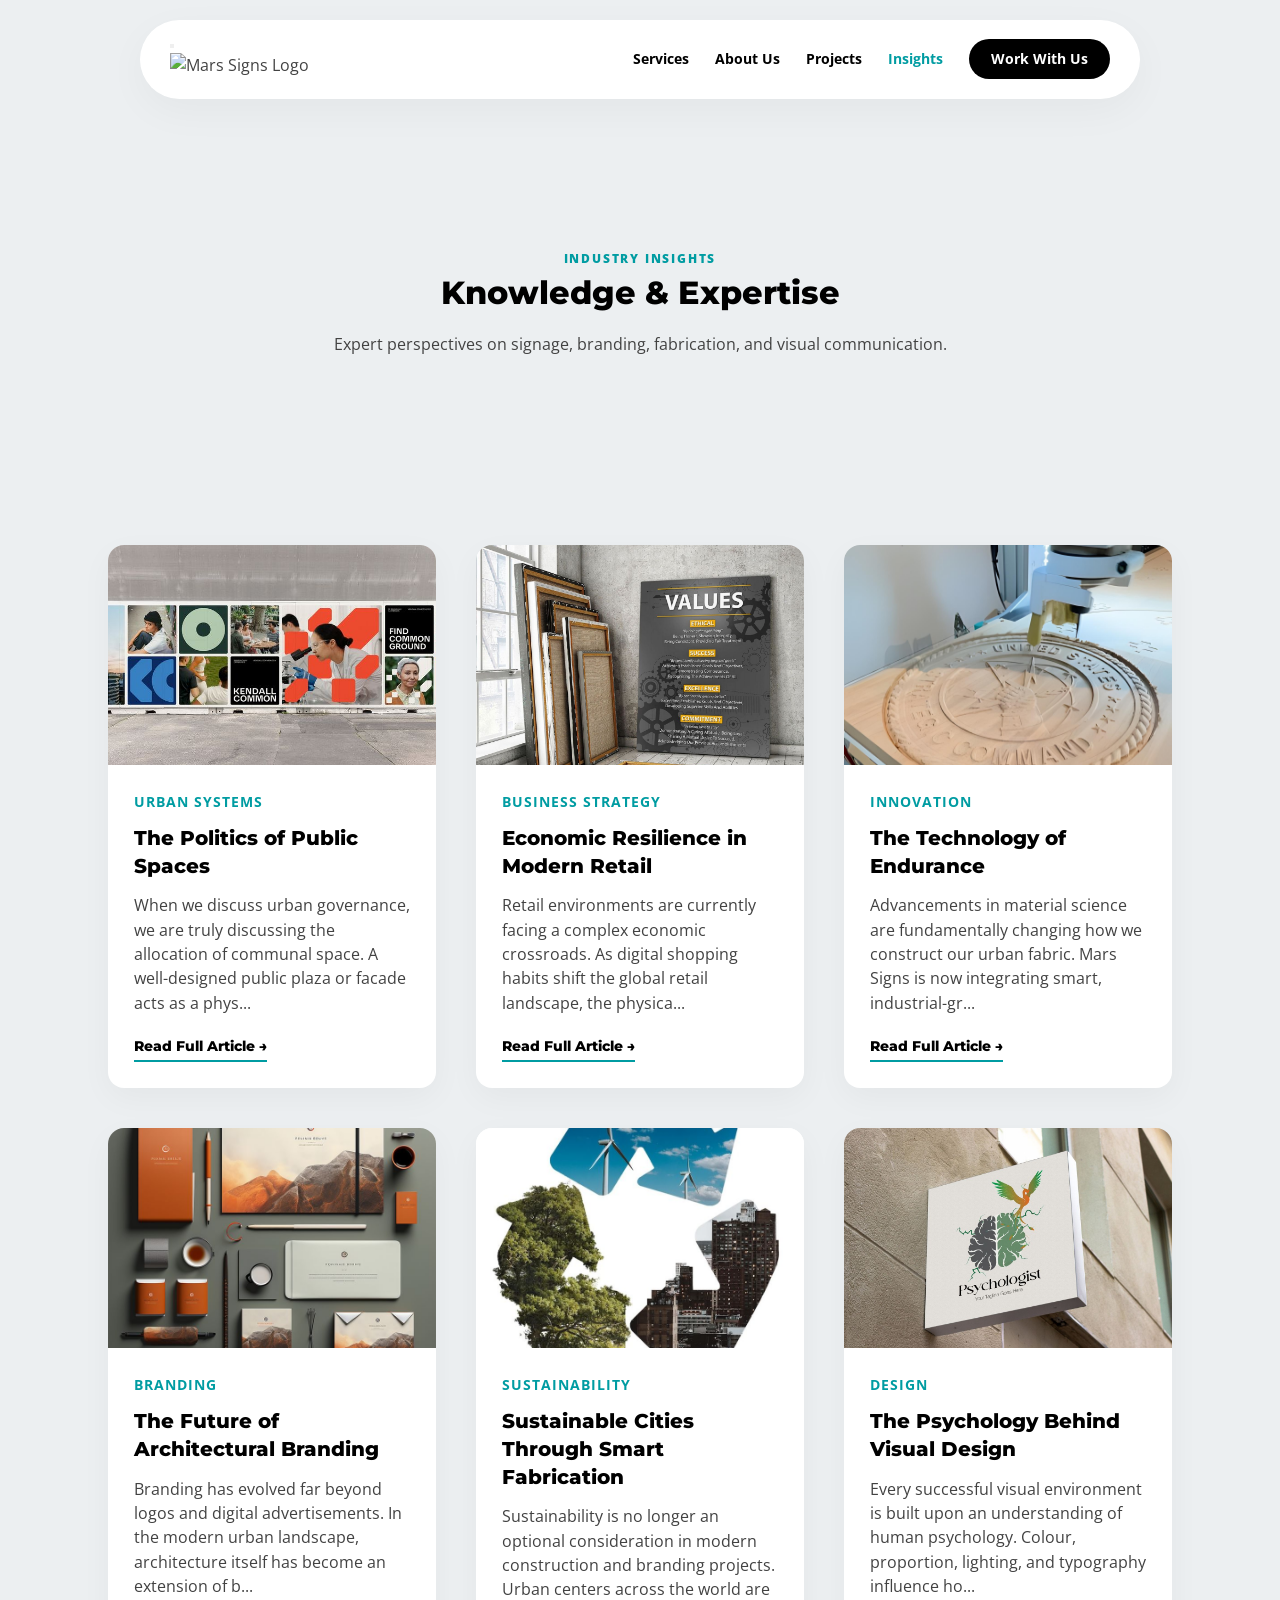
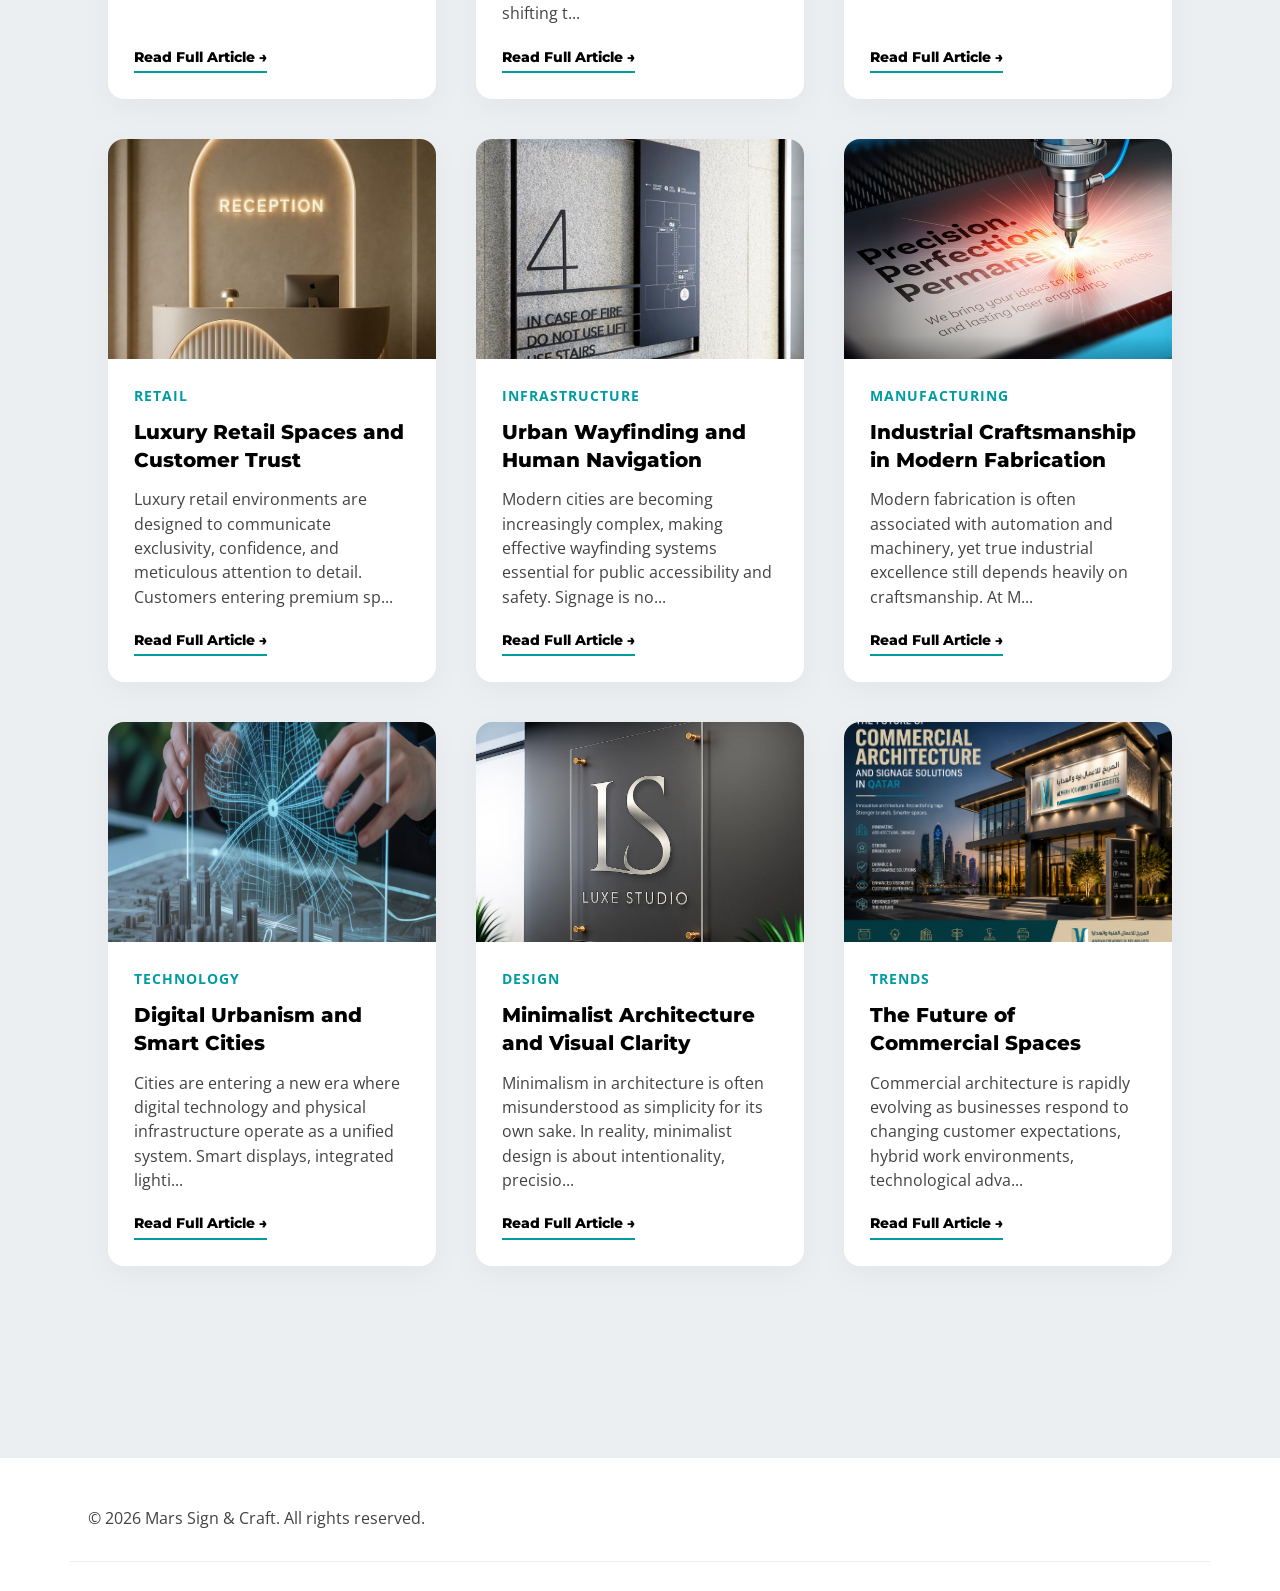
==== commit 6d17c0b0: "update" ====
--- a/blog.html
+++ b/blog.html
@@ -14,7 +14,7 @@
     <link rel="canonical" href="https://marssign.com/blog.html">
 
     <!-- Favicons -->
-    <link rel="icon" type="image/svg+xml" href="/images/0/20885491/Mars-logo-PpRQrZOCPddFumb2s9tzmg.svg">
+    <link rel="icon" type="image/svg+xml" href="/images/0/20885491/Mars-logo-PpRQrZOCPddFumb2s9tzmg.png">
     <link rel="icon" type="image/png" sizes="32x32" href="/favicon.png">
     <link rel="apple-touch-icon" href="/apple-touch-icon.png">
     
@@ -166,7 +166,7 @@
                 <span class="bar"></span>
             </button>
             <a href="index.html" class="logo">
-                <img src="/images/0/20885491/Mars-logo-PpRQrZOCPddFumb2s9tzmg.svg" alt="Mars Signs Logo" width="172" height="47" class="brand-logo">
+                <img src="/images/0/20885491/Mars-logo-PpRQrZOCPddFumb2s9tzmg.png" alt="Mars Signs Logo" width="172" height="47" class="brand-logo">
             </a>
         </div>
         <nav class="primary-nav">
@@ -270,11 +270,11 @@
             content: "Minimalism in architecture is often misunderstood as simplicity for its own sake. In reality, minimalist design is about intentionality, precision, and the removal of unnecessary visual noise. At Mars Signs, we believe that clear communication is strongest when supported by disciplined design principles. A minimalist facade allows architectural elements and signage to work together harmoniously, creating environments that feel modern, professional, and timeless. Clean lines, balanced spacing, and restrained lighting contribute to a stronger visual identity because they focus attention where it matters most. Businesses operating in contemporary markets increasingly prefer minimalist branding because it reflects confidence and clarity rather than excess. Our fabrication process emphasizes exact measurements, premium finishes, and carefully controlled illumination to ensure every detail contributes to the overall composition. Minimalist architecture also improves long-term adaptability, allowing businesses to evolve their branding without completely redesigning their physical infrastructure. We understand that achieving simplicity requires a high level of technical discipline and engineering precision. Through careful material selection and thoughtful installation methods, we create signage systems that feel sophisticated without overwhelming the surrounding environment. If your organization values modern aesthetics, clarity, and architectural refinement, our team is ready to develop solutions that combine minimalist design with durable, high-performance fabrication."
         },
 
-        "future-commercial-spaces": {
+        "The-Future-of-Commercial-Architecture-and-Signage-Solutions-in-Qatar": {
             title: "The Future of Commercial Spaces",
             category: "Trends",
-            image: "./images/new/lastblog .jpg",
-            content: "Commercial architecture is evolving rapidly as businesses adapt to changing customer expectations, hybrid work models, and competitive urban markets. The future commercial space must be flexible, visually engaging, and technologically integrated while maintaining a strong sense of brand identity. At Mars Signs, we help organizations create environments that balance functionality with memorable design. Modern consumers are drawn toward spaces that feel immersive and professionally curated, making facade engineering and visual communication more important than ever before. We believe that commercial spaces should inspire confidence while remaining adaptable to future technological and operational changes. Durable signage systems, modular architectural components, and integrated lighting solutions allow businesses to evolve without compromising visual consistency. Our approach combines engineering precision with forward-thinking design strategies to ensure long-term performance and relevance. Commercial environments are no longer passive structures; they are active extensions of a company’s identity and customer experience strategy. From retail districts to corporate headquarters, professionally fabricated visual infrastructure shapes how businesses are perceived in increasingly crowded markets. We are committed to delivering architectural branding solutions that remain impactful, durable, and efficient for years to come. If your organization is preparing for the next generation of commercial development, our team is ready to provide innovative fabrication and signage systems that position your brand for sustained growth and visibility."
+            image: "./images/new/future of branding and architecture.png",
+            content: "Commercial architecture is rapidly evolving as businesses respond to changing customer expectations, hybrid work environments, technological advancement, and increasingly competitive markets. Modern commercial spaces must be flexible, visually engaging, and technologically integrated while maintaining a strong and recognizable brand identity.At Mars Signs, we help organizations transform commercial environments through innovative architectural signage, custom fabrication, facade branding, and visual communication solutions. We believe that commercial spaces are more than physical structures; they are powerful extensions of a company’s identity, values, and customer experience strategy.Today’s customers are attracted to spaces that feel professional, immersive, and carefully designed. This has increased the importance of commercial signage solutions, building signage, illuminated signage, and architectural branding in creating memorable business environments. From retail stores and corporate offices to hospitality spaces and commercial developments, professionally designed signage helps businesses improve visibility, strengthen brand recognition, and create lasting impressions.The future of commercial development requires adaptable solutions that can evolve alongside business needs. Durable signage systems, modular architectural components, LED lighting solutions, and custom fabrication techniques allow businesses to maintain consistent branding while adapting to future technological and operational changes.At Mars Signs, our approach combines engineering precision with creative design strategies to deliver high-quality signage fabrication and branding solutions that support long-term performance. Our services include custom architectural signage, facade signage, retail branding, corporate identity solutions, wayfinding systems, and illuminated signage designed to enhance both functionality and aesthetics.Technology continues to influence how businesses communicate with customers. Modern LED signage, digital displays, and integrated lighting solutions provide businesses with improved visibility while creating engaging experiences for customers. These solutions allow brands to stand out in competitive urban environments while maintaining a professional and consistent appearance.Commercial spaces today must communicate clearly from the first point of interaction. Effective visual communication systems and environmental branding solutions guide customers, improve navigation, and reinforce brand identity. Whether developing a new commercial project or upgrading an existing space, professionally fabricated signage plays a critical role in shaping customer perception.At Mars Signs, we are committed to delivering innovative commercial signage and architectural branding solutions in Qatar that are durable, visually impactful, and designed for future growth. Through advanced fabrication, quality materials, and creative design, we help businesses create environments that inspire confidence and strengthen their market presence.If your organization is planning a new development, office transformation, retail branding project, or signage upgrade, Mars Signs is ready to provide customized solutions that position your brand for long-term visibility and success."
         }
     };
 
@@ -349,7 +349,7 @@
             "name": "Mars Sign & Craft",
             "logo": {
                 "@type": "ImageObject",
-                "url": "https://marssign.com/images/0/20885491/Mars-logo-PpRQrZOCPddFumb2s9tzmg.svg"
+                "url": "https://marssign.com/images/0/20885491/Mars-logo-PpRQrZOCPddFumb2s9tzmg.png"
             }
         },
         "description": post.content.substring(0, 150) + "..."
--- a/style.css
+++ b/style.css
@@ -96,7 +96,6 @@
 }
 
 .brand-logo { 
-    filter: invert(1) brightness(0); 
     height: 38px;
 } 
 
@@ -171,12 +170,12 @@
 
 .slide-image { 
     position: absolute; 
-    top: 0; 
+    top:0; 
     left: 0; 
     width: 100%; 
     height: 100%; 
     background-size: cover; 
-    background-position: center; 
+    background-position: top center; 
     transform: scale(1.04); 
     transition: transform 6s ease-out; 
 }
@@ -184,6 +183,14 @@
 .carousel-slide.active .slide-image { 
     transform: scale(1); 
 }
+
+
+
+
+
+
+
+
 
 .hero-content-wrapper { 
     position: relative; 
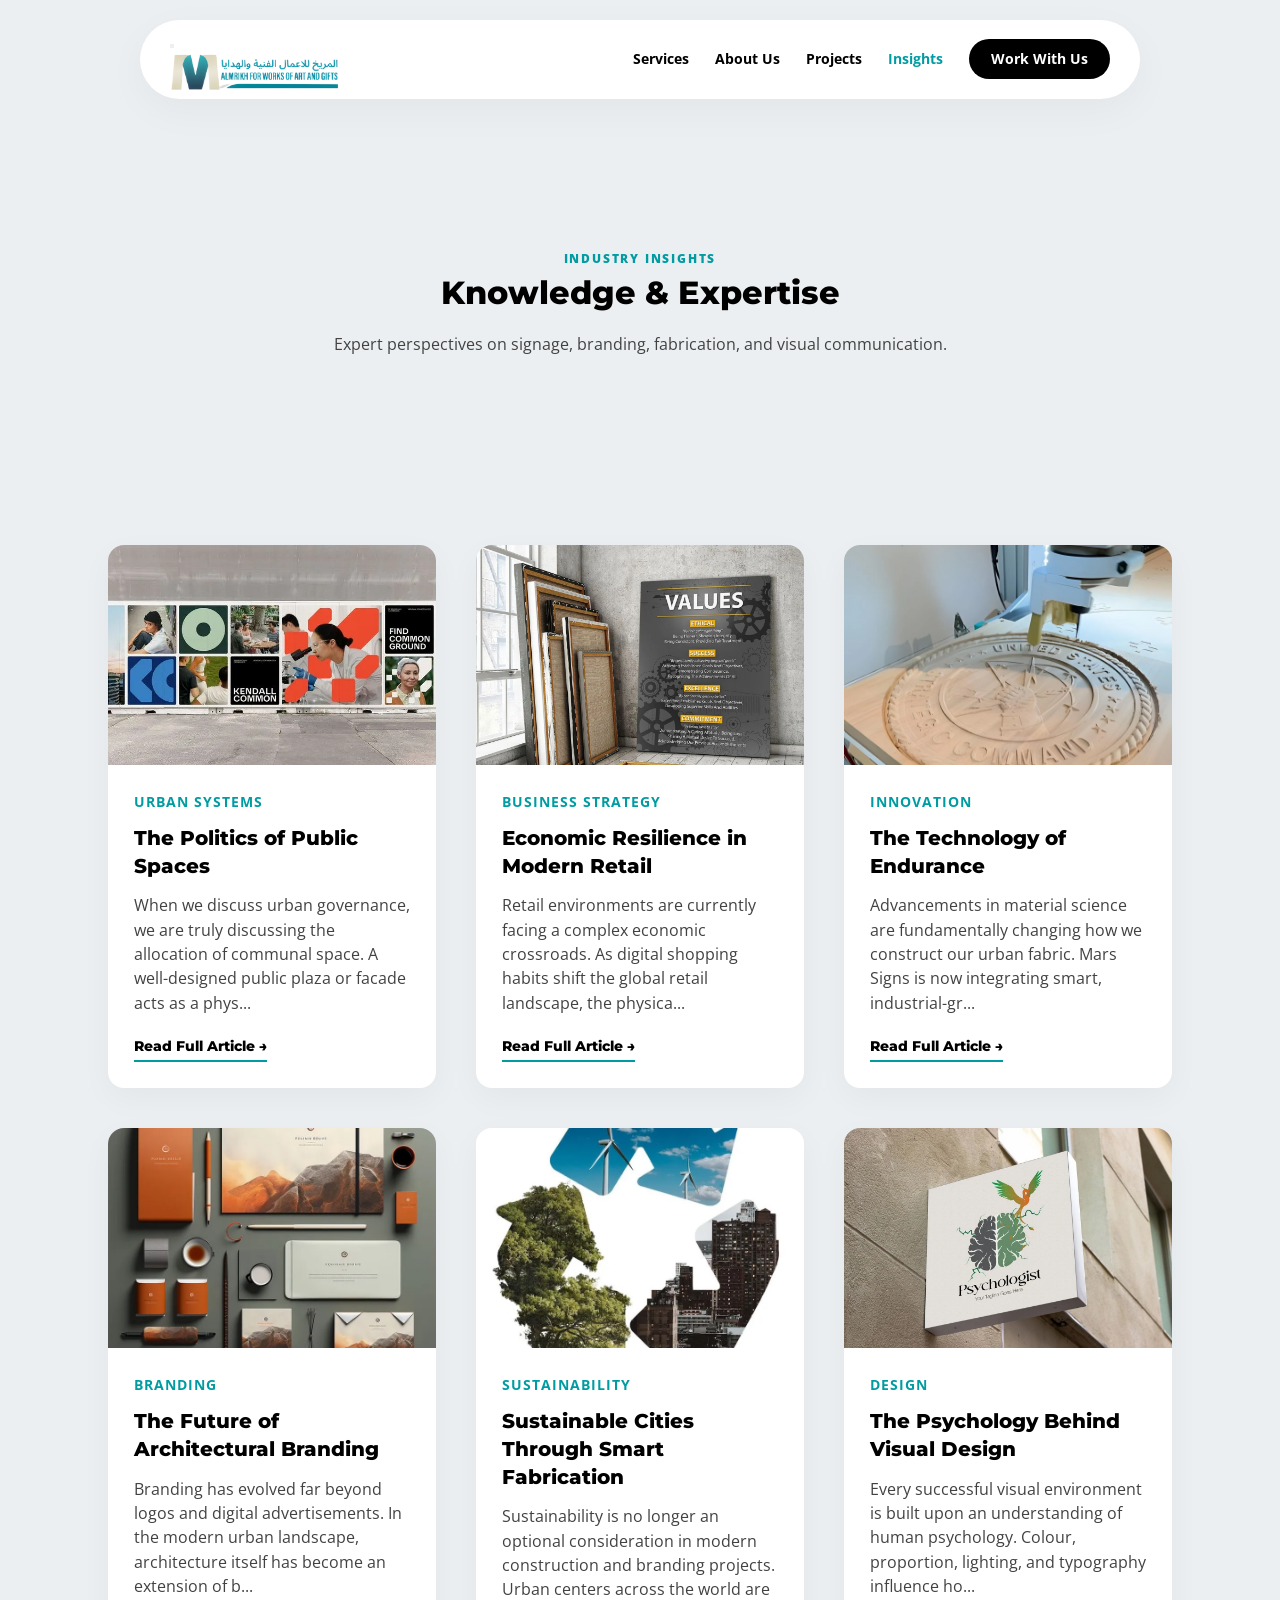
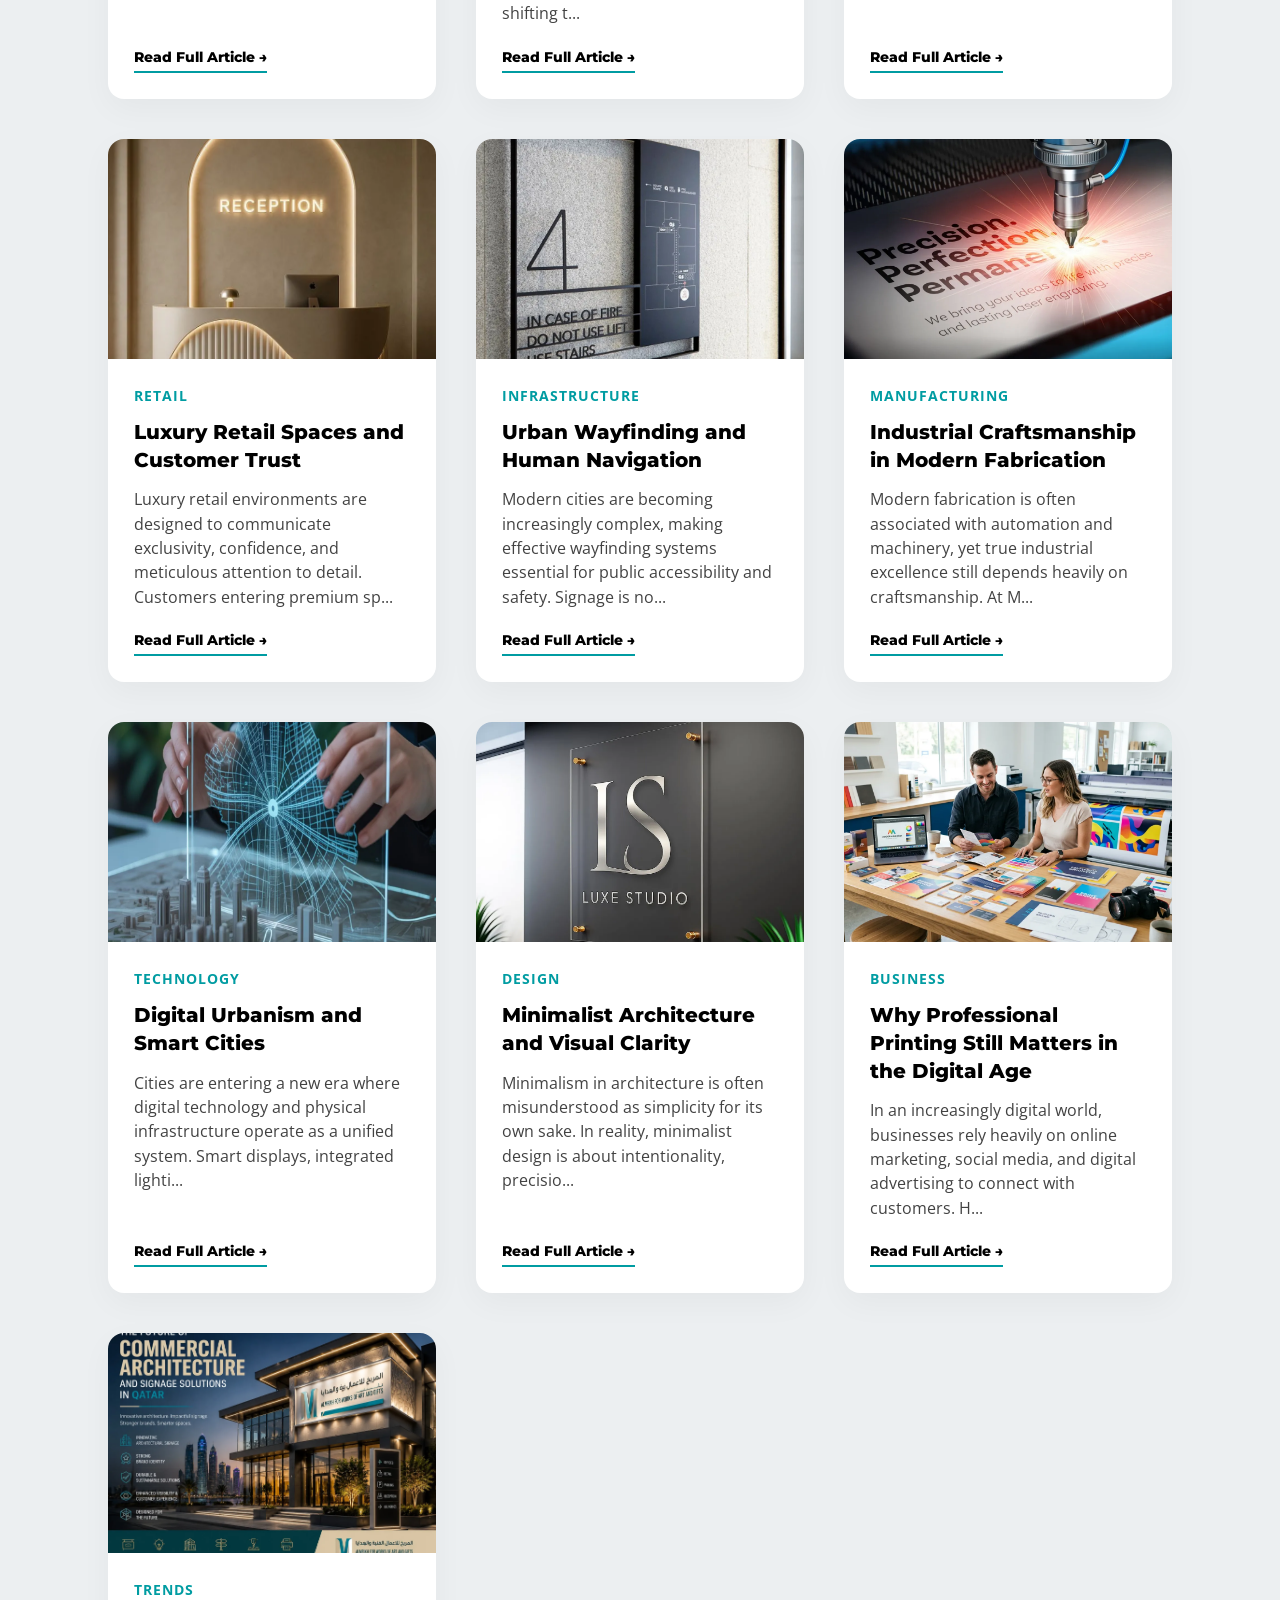
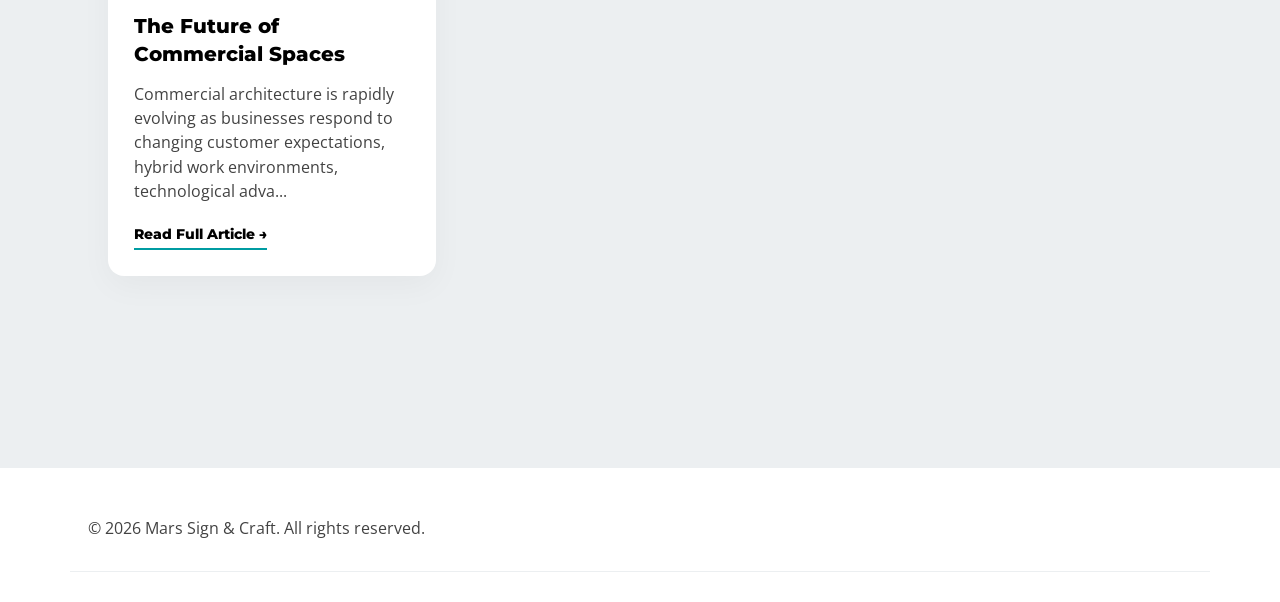
==== commit 4de93bd4: "updates" ====
--- a/blog.html
+++ b/blog.html
@@ -62,20 +62,43 @@
             padding: 40px 20px 120px;
         }
         
-        /* Mobile adjustment for 3 columns */
+        /* Mobile adjustment for 2 columns */
         @media (max-width: 768px) {
             .blog-grid {
                 grid-template-columns: repeat(2, 1fr);
-                gap: 15px; /* Slightly smaller gap to fit 3 columns on small screens */
+                gap: 12px; /* Tighten gap for mobile */
+                padding: 30px 15px 80px;
             }
             
-            /* Optional: Reduce the image height on mobile so the 3 tight columns look balanced */
             .blog-card-image-wrapper {
-                height: 120px; 
+                height: 110px; 
+            }
+
+            /* Reduce padding to give the title more horizontal room */
+            .blog-card-content {
+                padding: 12px; 
             }
             
             .blog-card h3 {
-                font-size: 1rem; /* Scale down text for tight mobile columns */
+                font-size: 0.95rem; 
+                margin-bottom: 10px;
+                line-height: 1.3;
+            }
+
+            .blog-meta {
+                font-size: 0.7rem;
+                margin-bottom: 8px;
+            }
+            
+            /* Hide the preview text completely on mobile */
+            .blog-excerpt {
+                display: none; 
+            }
+            
+            /* Scale down the "Read Full Article" button to fit nicely */
+            .btn-secondary {
+                font-size: 0.8rem;
+                padding: 8px 0; /* Remove side padding if it looks cramped */
             }
         }
         .blog-card {
@@ -196,84 +219,91 @@
         "politics-of-space": { 
             title: "The Politics of Public Spaces",
             category: "Urban Systems",
-            image: "./images/new/politicsofpublicspaces.jpg",
+            image: "./images/new/politicsofpublicspaces.webp",
             content: "When we discuss urban governance, we are truly discussing the allocation of communal space. A well-designed public plaza or facade acts as a physical statement of transparency and accessibility in our cities. By prioritizing architectural openness and clear, welcoming signage, city planners and private developers can foster environments where citizens feel represented, heard, and invited. The intersection of policy and design is the new frontier for modern governance. At Mars Signs, we specialize in creating visual infrastructure that promotes this sense of collective ownership. When a space is designed with the public’s experience at the forefront, it bridges the gap between administrative intent and the individual’s lived experience. Modern politics is increasingly expressed through the built environment; public architecture defines who belongs in a city and who is excluded. We believe that professional, clear, and inclusive signage is a democratic necessity. It provides the cues necessary for people to navigate their environment with confidence, regardless of their background or language. We are here to help translate your vision for a more inclusive, accessible environment into a tangible, high-quality reality. Our team is dedicated to the idea that architecture should not just serve a function but should serve the community. If you are looking for a partner who values the social impact of your work, we would love to discuss how we can elevate your next civic project. Hire us to bring your public-facing initiatives to life with integrity and precision."
         },
 
         "economic-resilience": { 
             title: "Economic Resilience in Modern Retail",
             category: "Business Strategy",
-            image: "./images/new/Economicresilience.jpg",
+            image: "./images/new/Economicresilience.webp",
             content: "Retail environments are currently facing a complex economic crossroads. As digital shopping habits shift the global retail landscape, the physical facade of a business has become its most valuable asset in the real world. Investing in high-quality architectural branding is not just an aesthetic choice; it is a hedge against market volatility and brand dilution. Businesses that commit to sustainable, durable infrastructure—like premium cladding, modular signage, and architectural facade work—are seeing significantly higher customer retention rates and long-term economic stability. We understand that in an increasingly competitive retail environment, you only get one chance to make an impression. A fading, poorly maintained sign speaks volumes about a business's internal health, while a pristine, engineered facade suggests market confidence and endurance. Our engineering team helps you build facades that do more than look good; they serve as a lasting economic asset that signals trustworthiness to your clientele. We focus on ROI-driven design, ensuring that every dollar spent on our fabrication contributes to your long-term bottom line. If you are ready to invest in a facade that survives the test of time, market trends, and harsh environmental factors, we are the partner for you. Hire us, and let’s secure your brand's future today."
         },
 
         "technology-endurance": { 
             title: "The Technology of Endurance",
             category: "Innovation",
-            image: "./images/new/technologyofenduarance.jpg",
+            image: "./images/new/technologyofenduarance.webp",
             content: "Advancements in material science are fundamentally changing how we construct our urban fabric. Mars Signs is now integrating smart, industrial-grade substrates that adapt to extreme climates, reducing the energy cost of maintenance and cooling over time. This technological leap allows for cleaner, sharper signage that lasts for decades rather than just a few years, defining the future of industrial fabrication. We believe that technology should serve the user, not just the manufacturer. By utilizing state-of-the-art CNC routing and precise laser-etching, we ensure that your brand remains crisp, readable, and professional despite the intensity of the Gulf climate. This is not just about a sign; it is about providing a high-tech interface between your business and the modern world. Our fabrication lab is constantly updated with the latest tools to ensure we stay ahead of industry standards, providing you with hardware that represents the cutting edge of your field. We are committed to using materials that look better for longer and perform better under pressure. If you need a partner who understands that technology is the key to architectural longevity, we are ready to assist. Hire us to integrate the latest in material science into your next corporate signage project and set a new standard for quality."
         },
 
         "future-of-branding": {
             title: "The Future of Architectural Branding",
             category: "Branding",
-            image: "./images/new/futureofArchitecturalbranding.jpg",
+            image: "./images/new/futureofArchitecturalbranding.webp",
             content: "Branding has evolved far beyond logos and digital advertisements. In the modern urban landscape, architecture itself has become an extension of brand identity. Consumers no longer separate physical space from corporate values; they interpret every material, every texture, and every illuminated surface as part of a business narrative. At Mars Signs, we believe that architectural branding should communicate confidence, professionalism, and permanence from the very first glance. A carefully engineered facade creates an emotional connection before a customer even steps inside your premises. Through advanced fabrication systems and durable materials, we help brands transform ordinary storefronts into recognizable landmarks that inspire trust. Modern clients expect consistency between online presence and physical environment, making facade design one of the most important investments a business can make. We approach every project with a balance of engineering precision and creative thinking, ensuring that your identity is reflected in every detail. Our team specializes in creating structures that remain visually powerful despite years of environmental exposure. If your organization is ready to redefine how customers experience your brand in the real world, we are prepared to deliver solutions that combine durability, innovation, and timeless design excellence."
         },
 
         "sustainable-cities": {
             title: "Sustainable Cities Through Smart Fabrication",
             category: "Sustainability",
-            image: "./images/new/Sustainableprinting.jpg",
+            image: "./images/new/Sustainableprinting.webp",
             content: "Sustainability is no longer an optional consideration in modern construction and branding projects. Urban centers across the world are shifting toward environmentally responsible materials and energy-efficient infrastructure, and signage systems are becoming an important part of that transformation. Mars Signs is committed to reducing environmental impact by integrating recyclable materials, low-energy lighting systems, and fabrication methods that minimize industrial waste. We understand that businesses want infrastructure that reflects both professionalism and environmental awareness. A sustainable facade does more than reduce maintenance costs; it communicates responsibility to customers and investors alike. Our fabrication strategies prioritize long-term durability because the most sustainable product is one that does not require constant replacement. By utilizing weather-resistant aluminium composites, energy-efficient LEDs, and modular installation systems, we help clients reduce operational costs while improving visual performance. Sustainable design also contributes to healthier urban environments by reducing heat absorption and improving energy efficiency in surrounding structures. We believe that future cities will be defined by businesses that invest in resilient, eco-conscious infrastructure today. If your organization is looking to align its public image with sustainable development principles, our engineering and design teams are ready to create solutions that combine environmental responsibility with premium architectural aesthetics."
         },
 
         "psychology-of-design": {
             title: "The Psychology Behind Visual Design",
             category: "Design",
-            image: "./images/new/Pyschologybehinddesign.jpg",
+            image: "./images/new/Pyschologybehinddesign.webp",
             content: "Every successful visual environment is built upon an understanding of human psychology. Colour, proportion, lighting, and typography influence how individuals feel when they approach a building or retail environment. At Mars Signs, we study how architectural signage shapes emotional perception and customer behaviour. A well-lit facade with clear visual hierarchy creates feelings of trust, safety, and professionalism, while poor visual communication often leads to confusion and disengagement. Businesses frequently underestimate the psychological power of first impressions, yet customers make judgments about quality within seconds of seeing a storefront. We believe that design should guide attention naturally while reinforcing the values of a brand. Through strategic placement, contrast, and material selection, our team creates environments that feel both functional and welcoming. Effective signage is not about overwhelming viewers with information; it is about presenting clarity with confidence. By combining architectural thinking with behavioural insight, we help clients create memorable spaces that encourage interaction and loyalty. The psychology of design extends beyond aesthetics into the realm of customer experience, shaping how people move, respond, and connect with a business. If you are seeking a fabrication partner who understands the deeper emotional impact of architectural branding, we are ready to help transform your environment into a powerful communication tool."
         },
 
         "luxury-retail-spaces": {
             title: "Luxury Retail Spaces and Customer Trust",
             category: "Retail",
-            image: "./images/new/Luxuryblog.jpg",
+            image: "./images/new/Luxuryblog.webp",
             content: "Luxury retail environments are designed to communicate exclusivity, confidence, and meticulous attention to detail. Customers entering premium spaces expect more than products; they expect an atmosphere that validates the value of the brand itself. At Mars Signs, we specialize in creating sophisticated facade systems and illuminated branding solutions that elevate retail spaces into immersive experiences. From brushed metallic finishes to precision-lit channel letters, every detail contributes to the perception of quality. High-end customers often associate clean architectural presentation with reliability and authenticity, making facade engineering an essential component of retail strategy. We understand that luxury brands cannot afford inconsistencies in visual identity. Our fabrication process focuses on exact precision, ensuring flawless finishes that maintain their appearance for years. Through advanced lighting integration and premium material selection, we create storefronts that stand out in crowded commercial districts while preserving elegance and restraint. A luxury facade is not simply decoration; it is a business asset that shapes customer expectations before any interaction occurs. We believe that architecture should reinforce the prestige and values of a brand at every moment. If your business is looking to establish a stronger presence in the premium retail market, our team is prepared to deliver architectural branding solutions that reflect sophistication, durability, and long-term visual excellence."
         },
 
         "urban-wayfinding": {
             title: "Urban Wayfinding and Human Navigation",
             category: "Infrastructure",
-            image: "./images/new/Navigationblog .jpg",
+            image: "./images/new/Navigationblog .webp",
             content: "Modern cities are becoming increasingly complex, making effective wayfinding systems essential for public accessibility and safety. Signage is no longer limited to directional arrows; it is now a sophisticated communication system that influences how individuals experience urban environments. At Mars Signs, we design navigation systems that combine clarity, durability, and visual consistency to help people move confidently through commercial districts, hospitals, airports, and civic spaces. Poorly designed wayfinding creates frustration, delays, and confusion, while professionally engineered systems improve efficiency and public satisfaction. We approach urban navigation from both an engineering and human-centered perspective, ensuring that every sign remains visible, understandable, and durable under real-world conditions. Accessibility is a major consideration in our work, which is why we prioritize readable typography, multilingual compatibility, and universal design principles. Effective wayfinding contributes to the overall identity of a city or institution by making spaces feel organized and welcoming. Our fabrication processes ensure that signs remain structurally sound and visually sharp despite constant public interaction and environmental exposure. We believe that navigation systems should not only guide people but also reinforce confidence in the environments they occupy. If your organization is planning a public infrastructure project or large-scale facility upgrade, we are ready to provide professional wayfinding solutions built for long-term performance and clarity."
         },
 
         "industrial-craftsmanship": {
             title: "Industrial Craftsmanship in Modern Fabrication",
             category: "Manufacturing",
-            image: "./images/new/Industrial .jpg",
+            image: "./images/new/Industrial .webp",
             content: "Modern fabrication is often associated with automation and machinery, yet true industrial excellence still depends heavily on craftsmanship. At Mars Signs, we combine advanced manufacturing technologies with experienced human expertise to create architectural signage that meets the highest standards of quality and precision. Every welded joint, painted surface, and illuminated element reflects a commitment to detail that cannot be replicated through automation alone. We believe that craftsmanship remains the foundation of durable infrastructure. While CNC systems and laser cutting technologies improve consistency and efficiency, the final quality of a project depends on the knowledge and discipline of skilled fabricators. Our workshop integrates modern production systems with rigorous quality control processes to ensure flawless execution from concept to installation. Industrial craftsmanship is about more than appearance; it is about structural reliability, weather resistance, and long-term durability under demanding environmental conditions. Businesses that invest in expertly fabricated signage benefit from lower maintenance costs and stronger brand perception over time. We take pride in creating installations that remain visually powerful years after completion, proving that quality engineering is always a worthwhile investment. If you are searching for a fabrication partner that values precision, durability, and professional workmanship at every stage of production, our team is ready to bring your architectural vision to life."
         },
 
         "digital-urbanism": {
             title: "Digital Urbanism and Smart Cities",
             category: "Technology",
-            image: "./images/new/smartcitiesblog.jpg",
+            image: "./images/new/smartcitiesblog.webp",
             content: "Cities are entering a new era where digital technology and physical infrastructure operate as a unified system. Smart displays, integrated lighting, and responsive signage are transforming how businesses communicate with the public in urban environments. At Mars Signs, we are actively exploring how digital urbanism can improve customer engagement, operational efficiency, and architectural aesthetics. Intelligent signage systems now allow businesses to adapt messaging dynamically while maintaining strong visual consistency across multiple locations. As urban centers become increasingly data-driven, the role of signage is shifting from static communication to interactive engagement. We believe that future-ready infrastructure must combine technological adaptability with physical durability. Our engineering team develops digital display systems capable of withstanding harsh environmental conditions while delivering crisp, high-visibility performance. Smart urban environments require seamless integration between architecture, branding, and technology, and our fabrication approach is designed to meet those evolving expectations. Businesses that embrace digital urbanism today position themselves at the forefront of innovation and customer interaction. Whether through LED-integrated facades, responsive information systems, or modern illuminated installations, we help clients create environments that feel connected to the future. If your organization is ready to invest in intelligent architectural communication systems, our team is prepared to deliver solutions that merge technology, design, and long-term structural performance."
         },
 
         "minimalist-architecture": {
             title: "Minimalist Architecture and Visual Clarity",
             category: "Design",
-            image: "./images/new/Minimalistarchitecture.jpg",
+            image: "./images/new/Minimalistarchitecture.webp",
             content: "Minimalism in architecture is often misunderstood as simplicity for its own sake. In reality, minimalist design is about intentionality, precision, and the removal of unnecessary visual noise. At Mars Signs, we believe that clear communication is strongest when supported by disciplined design principles. A minimalist facade allows architectural elements and signage to work together harmoniously, creating environments that feel modern, professional, and timeless. Clean lines, balanced spacing, and restrained lighting contribute to a stronger visual identity because they focus attention where it matters most. Businesses operating in contemporary markets increasingly prefer minimalist branding because it reflects confidence and clarity rather than excess. Our fabrication process emphasizes exact measurements, premium finishes, and carefully controlled illumination to ensure every detail contributes to the overall composition. Minimalist architecture also improves long-term adaptability, allowing businesses to evolve their branding without completely redesigning their physical infrastructure. We understand that achieving simplicity requires a high level of technical discipline and engineering precision. Through careful material selection and thoughtful installation methods, we create signage systems that feel sophisticated without overwhelming the surrounding environment. If your organization values modern aesthetics, clarity, and architectural refinement, our team is ready to develop solutions that combine minimalist design with durable, high-performance fabrication."
+        },
+
+        "Why Professional Printing Still Matters in the Digital Age": {
+            title: "Why Professional Printing Still Matters in the Digital Age",
+            category: "Business",
+            image: "./images/new/Professionalprintingbranding.webp",
+            content: "In an increasingly digital world, businesses rely heavily on online marketing, social media, and digital advertising to connect with customers. However, professionally printed materials continue to play an essential role in building credibility, strengthening brand identity, and creating memorable customer experiences. High-quality print remains one of the most effective ways to leave a lasting impression.From business cards and brochures to catalogs, packaging, and promotional materials, professionally printed products reflect the quality and professionalism of a brand. Customers often associate premium print quality with trust, reliability, and attention to detail, making printed materials an important investment for businesses of all sizes.Brand consistency is another key advantage of professional printing. Using accurate color matching, premium materials, and expert finishing techniques ensures that every printed item represents your business exactly as intended. Consistent branding across print and digital platforms helps customers instantly recognize your company and reinforces your identity in a competitive marketplace.Creative printing also opens opportunities for businesses to stand out. Specialty finishes such as embossing, foil stamping, spot UV coating, textured papers, and custom die-cut designs transform ordinary marketing materials into engaging experiences that customers remember. These finishing options add a premium feel while communicating the value of your products and services.Arts and crafts continue to inspire modern branding and print design. Hand-drawn illustrations, artistic patterns, custom typography, and creative packaging designs help businesses showcase originality and connect with customers on a more personal level. Combining artistic creativity with advanced printing technology allows brands to create unique marketing materials that reflect their personality.Printed materials also support face-to-face marketing opportunities. Whether attending exhibitions, corporate events, trade shows, or product launches, professionally printed banners, flyers, signage, and promotional merchandise help businesses attract attention and communicate key messages effectively.Sustainability has also become an important consideration in the printing industry. Many businesses now choose eco-friendly papers, recyclable materials, and environmentally responsible printing processes to reduce their environmental impact while maintaining exceptional print quality. Sustainable printing demonstrates corporate responsibility and appeals to environmentally conscious customers.At Mars Signs, we provide complete printing and branding solutions tailored to the needs of businesses across Qatar. From corporate stationery and marketing materials to custom signage, promotional displays, branded packaging, and creative visual solutions, our team combines innovative design with precision printing to help businesses communicate with confidence.As technology continues to evolve, print remains a powerful tool that complements digital marketing rather than replacing it. Together, professional printing and strong branding create meaningful customer experiences, strengthen business relationships, and help companies build lasting recognition in today's competitive market."
         },
 
         "The-Future-of-Commercial-Architecture-and-Signage-Solutions-in-Qatar": {
             title: "The Future of Commercial Spaces",
             category: "Trends",
-            image: "./images/new/future of branding and architecture.png",
+            image: "./images/new/futurebrandingdesign.webp",
             content: "Commercial architecture is rapidly evolving as businesses respond to changing customer expectations, hybrid work environments, technological advancement, and increasingly competitive markets. Modern commercial spaces must be flexible, visually engaging, and technologically integrated while maintaining a strong and recognizable brand identity.At Mars Signs, we help organizations transform commercial environments through innovative architectural signage, custom fabrication, facade branding, and visual communication solutions. We believe that commercial spaces are more than physical structures; they are powerful extensions of a company’s identity, values, and customer experience strategy.Today’s customers are attracted to spaces that feel professional, immersive, and carefully designed. This has increased the importance of commercial signage solutions, building signage, illuminated signage, and architectural branding in creating memorable business environments. From retail stores and corporate offices to hospitality spaces and commercial developments, professionally designed signage helps businesses improve visibility, strengthen brand recognition, and create lasting impressions.The future of commercial development requires adaptable solutions that can evolve alongside business needs. Durable signage systems, modular architectural components, LED lighting solutions, and custom fabrication techniques allow businesses to maintain consistent branding while adapting to future technological and operational changes.At Mars Signs, our approach combines engineering precision with creative design strategies to deliver high-quality signage fabrication and branding solutions that support long-term performance. Our services include custom architectural signage, facade signage, retail branding, corporate identity solutions, wayfinding systems, and illuminated signage designed to enhance both functionality and aesthetics.Technology continues to influence how businesses communicate with customers. Modern LED signage, digital displays, and integrated lighting solutions provide businesses with improved visibility while creating engaging experiences for customers. These solutions allow brands to stand out in competitive urban environments while maintaining a professional and consistent appearance.Commercial spaces today must communicate clearly from the first point of interaction. Effective visual communication systems and environmental branding solutions guide customers, improve navigation, and reinforce brand identity. Whether developing a new commercial project or upgrading an existing space, professionally fabricated signage plays a critical role in shaping customer perception.At Mars Signs, we are committed to delivering innovative commercial signage and architectural branding solutions in Qatar that are durable, visually impactful, and designed for future growth. Through advanced fabrication, quality materials, and creative design, we help businesses create environments that inspire confidence and strengthen their market presence.If your organization is planning a new development, office transformation, retail branding project, or signage upgrade, Mars Signs is ready to provide customized solutions that position your brand for long-term visibility and success."
         }
     };
@@ -387,4 +417,6 @@
     container.innerHTML = queryKey ? renderPost(queryKey) : renderList();
     window.scrollTo(0, 0);
 });
-</script>+</script>
+</body>
+</html>
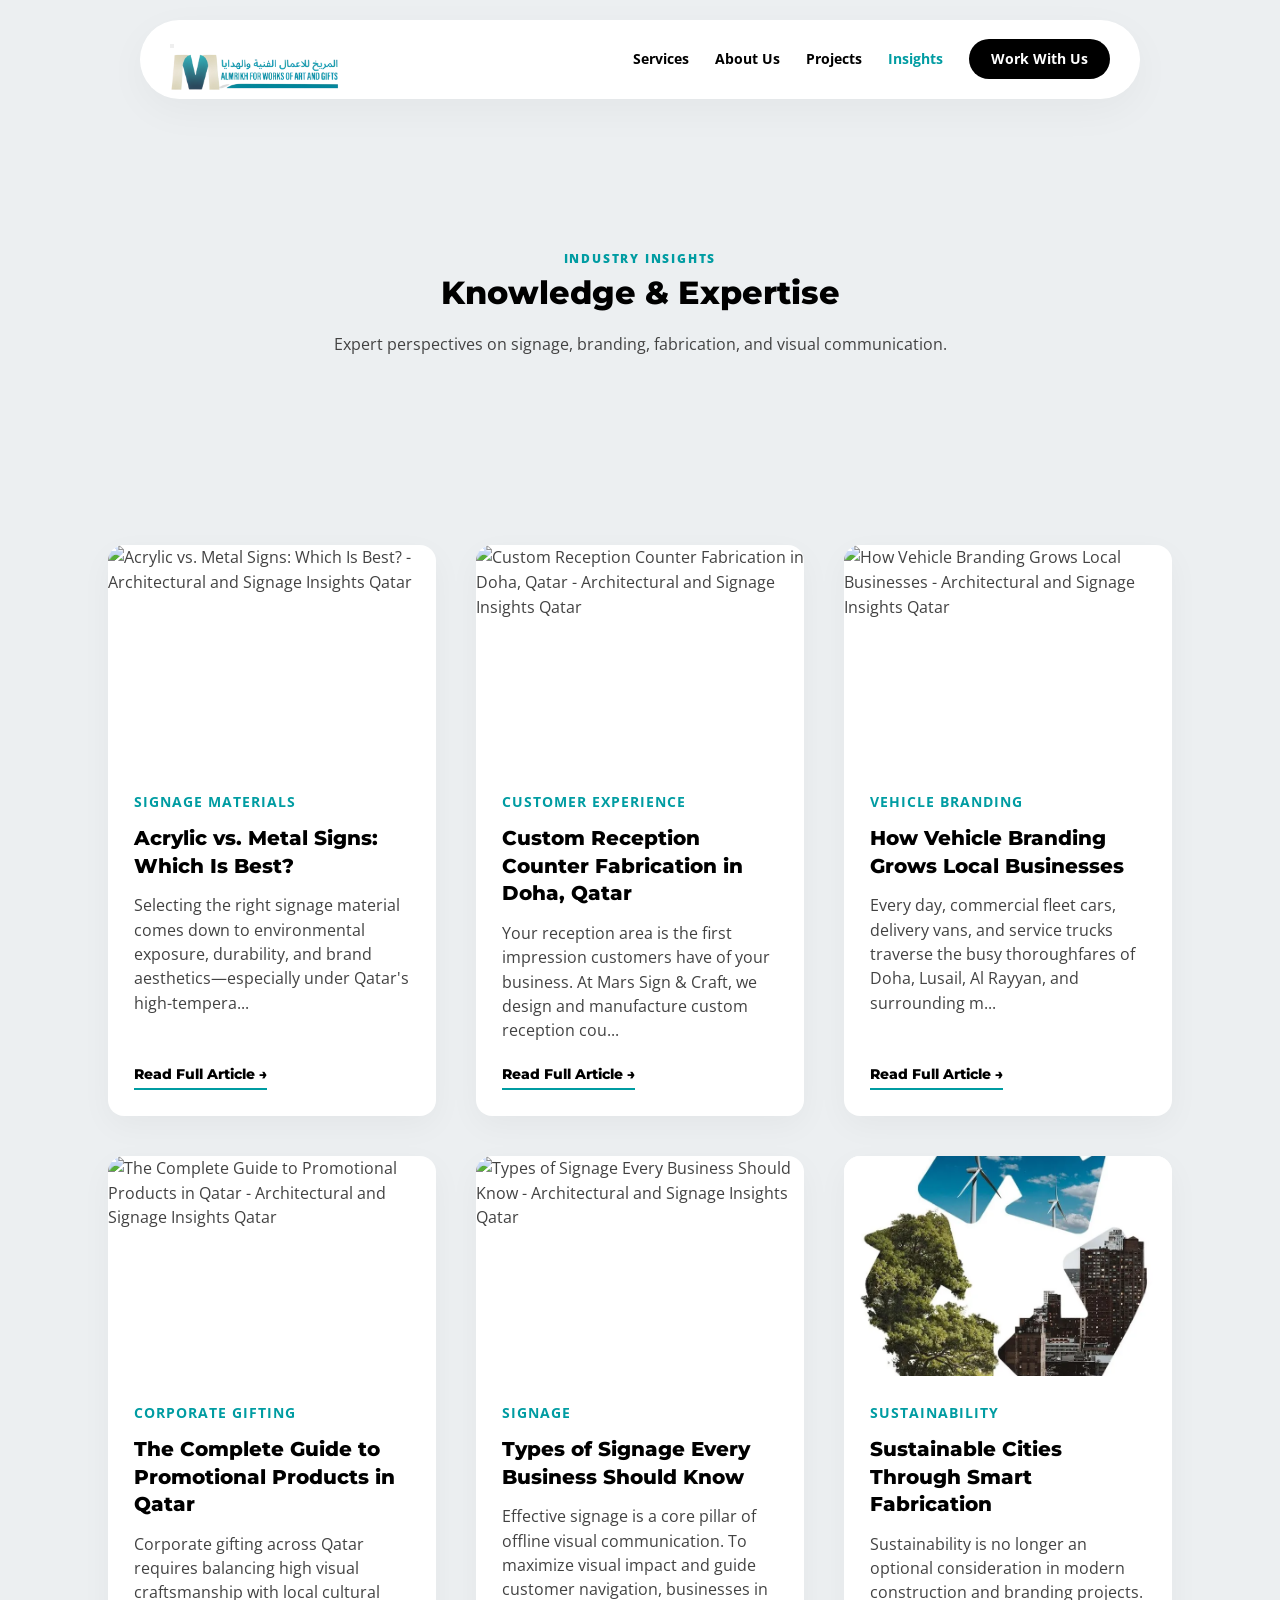
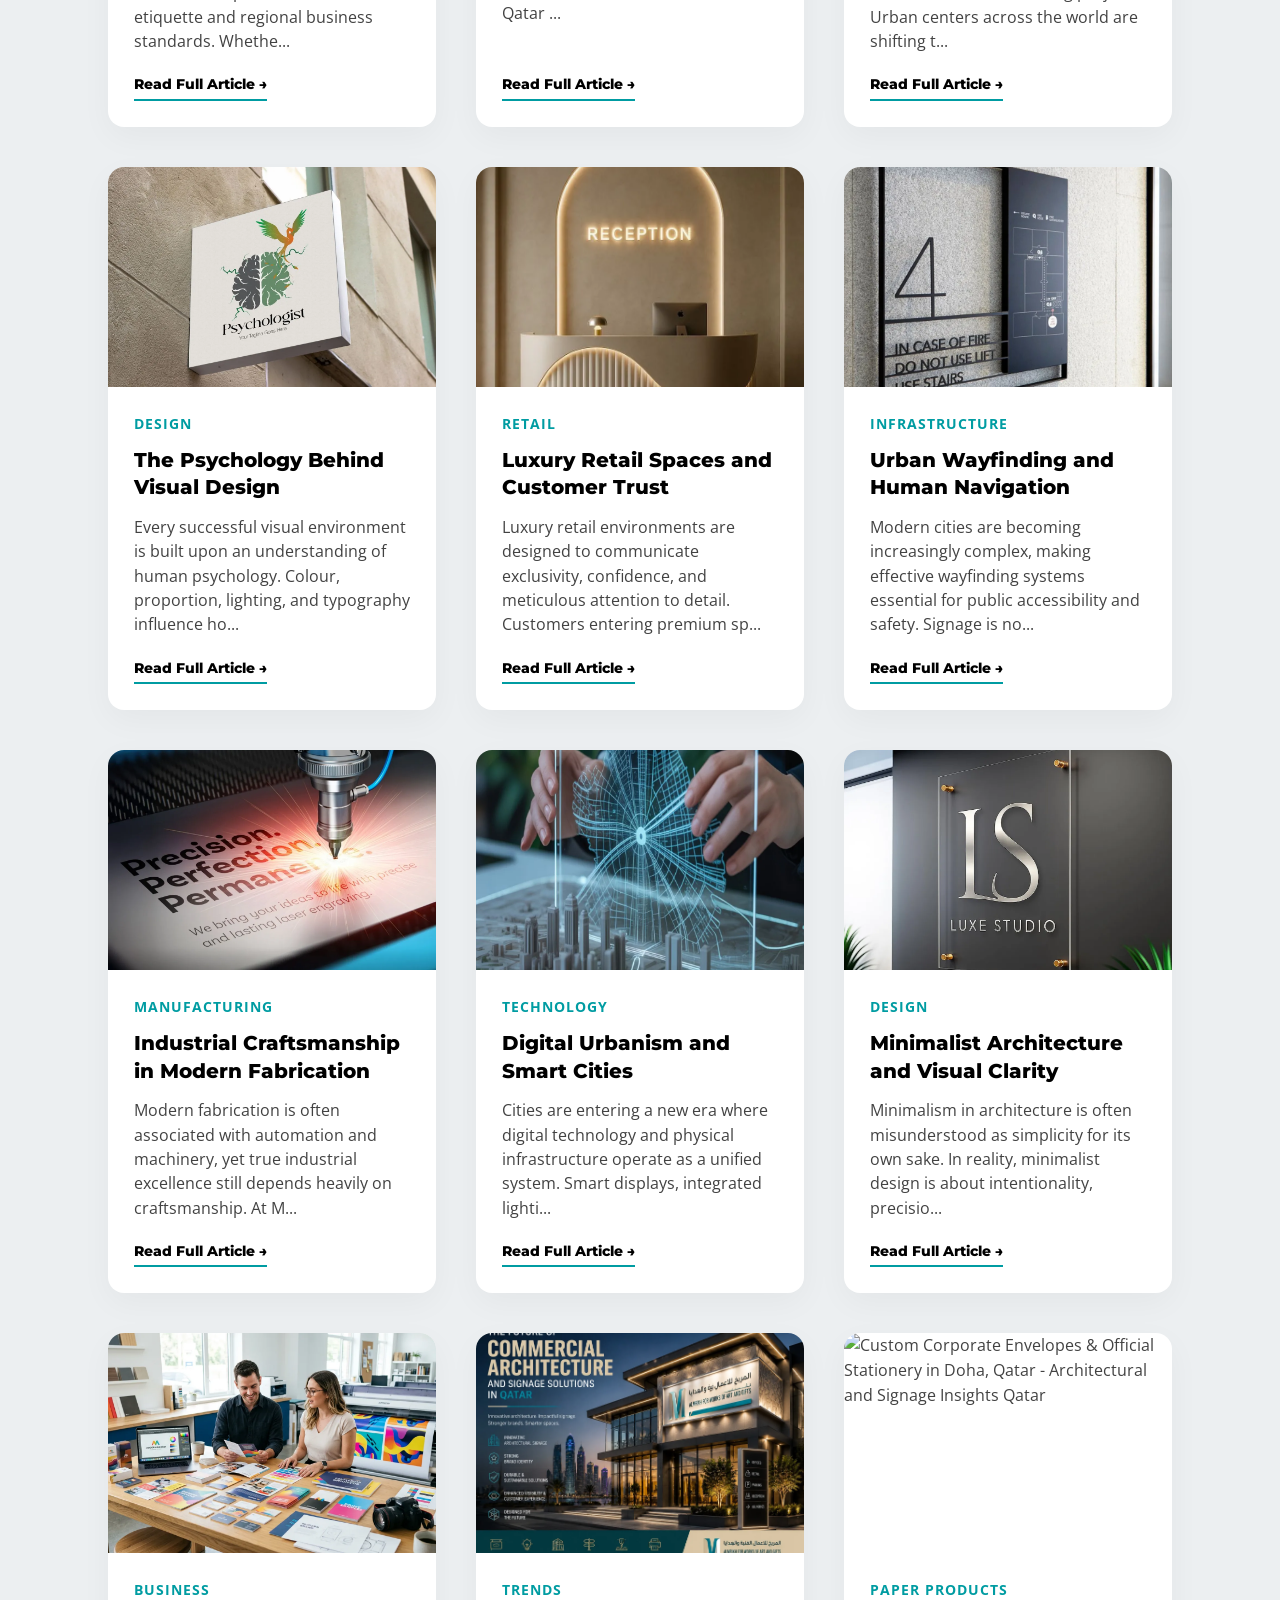
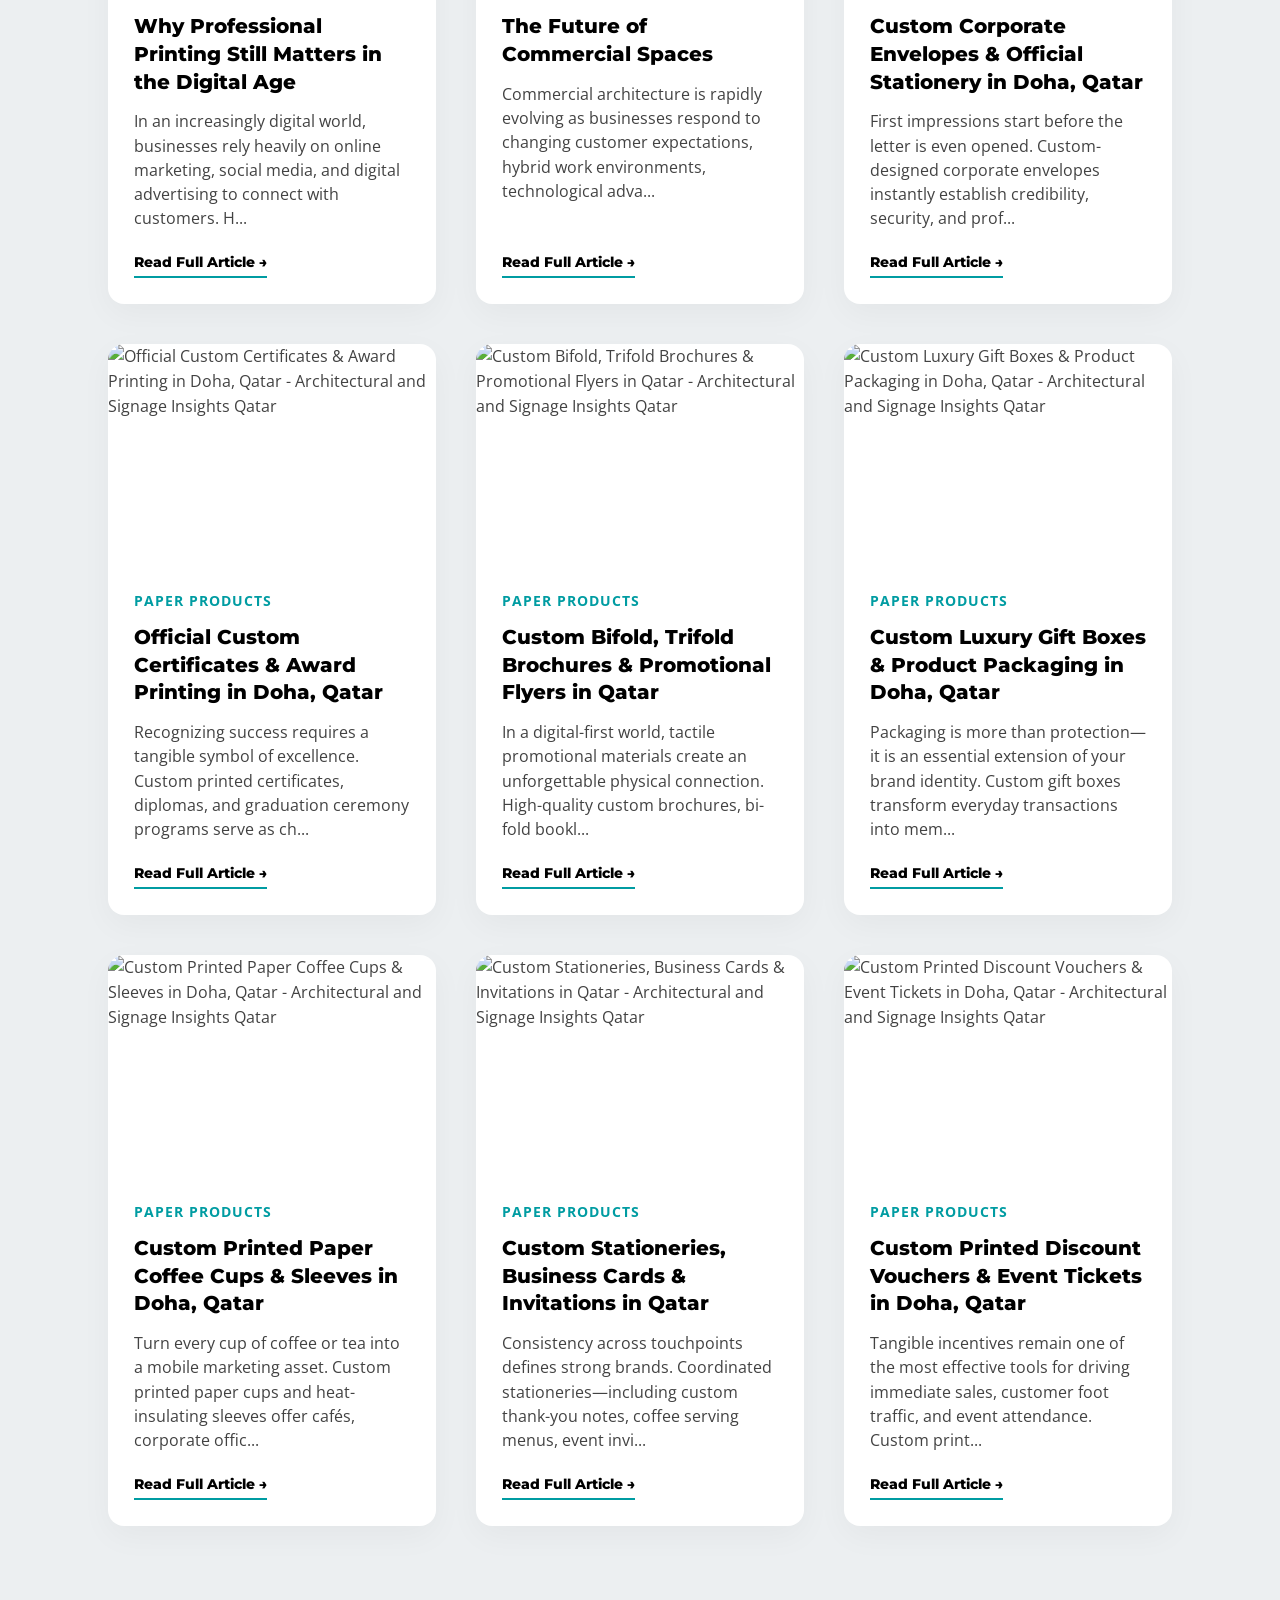
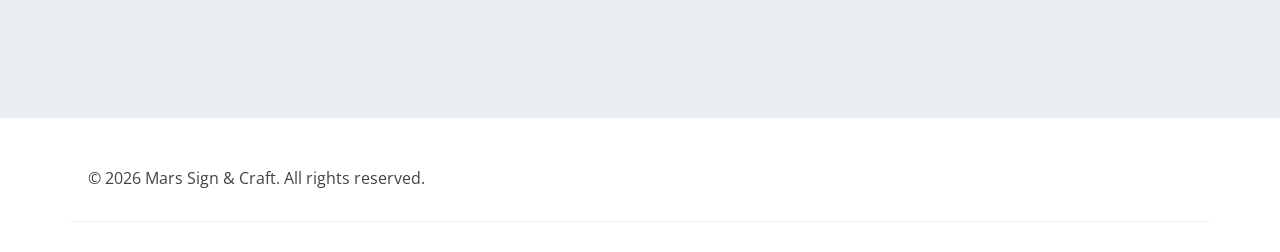
==== commit d01009bf: "updates" ====
--- a/blog.html
+++ b/blog.html
@@ -216,35 +216,42 @@
     <script>
     // ====================== FULL BLOG DATA ======================
     const blogs = {
-        "politics-of-space": { 
-            title: "The Politics of Public Spaces",
-            category: "Urban Systems",
-            image: "./images/new/politicsofpublicspaces.webp",
-            content: "When we discuss urban governance, we are truly discussing the allocation of communal space. A well-designed public plaza or facade acts as a physical statement of transparency and accessibility in our cities. By prioritizing architectural openness and clear, welcoming signage, city planners and private developers can foster environments where citizens feel represented, heard, and invited. The intersection of policy and design is the new frontier for modern governance. At Mars Signs, we specialize in creating visual infrastructure that promotes this sense of collective ownership. When a space is designed with the public’s experience at the forefront, it bridges the gap between administrative intent and the individual’s lived experience. Modern politics is increasingly expressed through the built environment; public architecture defines who belongs in a city and who is excluded. We believe that professional, clear, and inclusive signage is a democratic necessity. It provides the cues necessary for people to navigate their environment with confidence, regardless of their background or language. We are here to help translate your vision for a more inclusive, accessible environment into a tangible, high-quality reality. Our team is dedicated to the idea that architecture should not just serve a function but should serve the community. If you are looking for a partner who values the social impact of your work, we would love to discuss how we can elevate your next civic project. Hire us to bring your public-facing initiatives to life with integrity and precision."
-        },
-
-        "economic-resilience": { 
-            title: "Economic Resilience in Modern Retail",
-            category: "Business Strategy",
-            image: "./images/new/Economicresilience.webp",
-            content: "Retail environments are currently facing a complex economic crossroads. As digital shopping habits shift the global retail landscape, the physical facade of a business has become its most valuable asset in the real world. Investing in high-quality architectural branding is not just an aesthetic choice; it is a hedge against market volatility and brand dilution. Businesses that commit to sustainable, durable infrastructure—like premium cladding, modular signage, and architectural facade work—are seeing significantly higher customer retention rates and long-term economic stability. We understand that in an increasingly competitive retail environment, you only get one chance to make an impression. A fading, poorly maintained sign speaks volumes about a business's internal health, while a pristine, engineered facade suggests market confidence and endurance. Our engineering team helps you build facades that do more than look good; they serve as a lasting economic asset that signals trustworthiness to your clientele. We focus on ROI-driven design, ensuring that every dollar spent on our fabrication contributes to your long-term bottom line. If you are ready to invest in a facade that survives the test of time, market trends, and harsh environmental factors, we are the partner for you. Hire us, and let’s secure your brand's future today."
-        },
-
-        "technology-endurance": { 
-            title: "The Technology of Endurance",
-            category: "Innovation",
-            image: "./images/new/technologyofenduarance.webp",
-            content: "Advancements in material science are fundamentally changing how we construct our urban fabric. Mars Signs is now integrating smart, industrial-grade substrates that adapt to extreme climates, reducing the energy cost of maintenance and cooling over time. This technological leap allows for cleaner, sharper signage that lasts for decades rather than just a few years, defining the future of industrial fabrication. We believe that technology should serve the user, not just the manufacturer. By utilizing state-of-the-art CNC routing and precise laser-etching, we ensure that your brand remains crisp, readable, and professional despite the intensity of the Gulf climate. This is not just about a sign; it is about providing a high-tech interface between your business and the modern world. Our fabrication lab is constantly updated with the latest tools to ensure we stay ahead of industry standards, providing you with hardware that represents the cutting edge of your field. We are committed to using materials that look better for longer and perform better under pressure. If you need a partner who understands that technology is the key to architectural longevity, we are ready to assist. Hire us to integrate the latest in material science into your next corporate signage project and set a new standard for quality."
-        },
-
-        "future-of-branding": {
-            title: "The Future of Architectural Branding",
-            category: "Branding",
-            image: "./images/new/futureofArchitecturalbranding.webp",
-            content: "Branding has evolved far beyond logos and digital advertisements. In the modern urban landscape, architecture itself has become an extension of brand identity. Consumers no longer separate physical space from corporate values; they interpret every material, every texture, and every illuminated surface as part of a business narrative. At Mars Signs, we believe that architectural branding should communicate confidence, professionalism, and permanence from the very first glance. A carefully engineered facade creates an emotional connection before a customer even steps inside your premises. Through advanced fabrication systems and durable materials, we help brands transform ordinary storefronts into recognizable landmarks that inspire trust. Modern clients expect consistency between online presence and physical environment, making facade design one of the most important investments a business can make. We approach every project with a balance of engineering precision and creative thinking, ensuring that your identity is reflected in every detail. Our team specializes in creating structures that remain visually powerful despite years of environmental exposure. If your organization is ready to redefine how customers experience your brand in the real world, we are prepared to deliver solutions that combine durability, innovation, and timeless design excellence."
-        },
-
-        "sustainable-cities": {
+         "acrylic-vs-metal-signs": {
+            title: "Acrylic vs. Metal Signs: Which Is Best?",
+            category: "Signage Materials",
+            image: "./images/new/acrylic-vs-metal-signs.webp",
+            content: "Selecting the right signage material comes down to environmental exposure, durability, and brand aesthetics—especially under Qatar's high-temperature climate. Acrylic signs offer a sleek, modern, glass-like finish at a fraction of the weight. They are optimal for indoor lobby displays, illuminated lightboxes, and executive office branding. Browse our custom [Indoor Decor and Displays](https://www.signova.store) to enhance your corporate reception area. Metal signs—typically fabricated from aluminum, stainless steel, or brass—provide superior weather resistance and structural strength. Material testing standards overseen by the [Qatar General Organization for Standardization (QS)](https://www.qs.gov.qa) ensure aluminum's non-corrosive properties withstand severe heat and dust storms. While acrylic delivers high-end interior visual elegance, heavy-duty metal signage wins on long-term exterior durability."
+ },
+
+          " Reception-Desk-Doha": { 
+            title: " Custom Reception Counter Fabrication in Doha, Qatar",
+            category: "Customer experience",
+            image: "./images/new/Reception4.webp",
+            content: "Your reception area is the first impression customers have of your business. At Mars Sign & Craft, we design and manufacture custom reception counters in Doha, Qatar for corporate offices, cafés, restaurants, hotels, clinics, retail stores, and commercial spaces. Every reception desk is built using premium materials such as MDF, acrylic, solid surfaces, laminates, and LED lighting, ensuring a modern, durable, and professional finish that reflects your brand identity.From concept and fabrication to installation, our team delivers custom reception furniture tailored to your space and business needs. Whether you need a coffee shop counter, hotel reception desk, clinic reception counter, or office reception desk in Qatar, we provide high-quality craftsmanship with integrated branding options including 3D acrylic logos, LED signage, laser engraving, and custom graphics. Our locally manufactured solutions are trusted by businesses across Doha for quality, reliability, and fast turnaround."
+        },
+
+         "vehicle-branding-local-businesses": {
+            title: "How Vehicle Branding Grows Local Businesses",
+            category: "Vehicle Branding",
+            image: "./images/new/vehiclebrandinggrows.webp",
+            content: "Every day, commercial fleet cars, delivery vans, and service trucks traverse the busy thoroughfares of Doha, Lusail, Al Rayyan, and surrounding municipal zones. Vehicle wraps transform these everyday operational assets into high-impact mobile billboards, delivering continuous local reach without the recurring monthly costs of traditional media. Unlike stationary outdoor billboards, wrapped commercial vehicles bring your brand directly to potential clients across both high-density commercial districts and residential neighborhoods. Whether parked outside a project site in West Bay or navigating traffic during peak commuting hours, custom fleet graphics generate tens of thousands of visual impressions daily. Continuous roadway exposure reinforces top-of-mind brand recall. When local residents repeatedly see your professionally branded vehicles, your business becomes the trusted choice when they require your services. Key Strategic Advantages of Vehicle Wraps: Cost-Effective Exposure (offering one of the lowest CPMs across all outdoor channels), Non-Intrusive Engagement, and Paint & Asset Protection against UV fading and harsh weather. To operate legally on public roads, commercial vehicle graphics must strictly adhere to local vehicle modification regulations. Wrapped business vehicles are required to secure official design approval managed by the [Ministry of Interior's General Administration of Traffic](https://portal.moi.gov.qa/wps/portal/MOIInternet/departmentcommittees/gatraffic). Comprehensive research from the [Out of Home Advertising Association of America (OAAA)](https://oaaa.org) shows that mobile advertising reaches consumers far more effectively than traditional static billboards. Explore our full range of [Corporate & Outdoor Signage Services](https://marssign.com/services.html) to turn your company vehicles into cost-effective marketing assets."
+ },
+ 
+          "complete-guide-promotional-products-qatar": {
+            title: "The Complete Guide to Promotional Products in Qatar",
+            category: "Corporate Gifting",
+            image:"./images/new/promotionalproductsqatar.webp",
+            content: "Corporate gifting across Qatar requires balancing high visual craftsmanship with local cultural etiquette and regional business standards. Whether preparing for major trade exhibitions at the Doha Exhibition and Convention Center (DECC), celebrating Qatar National Day, or launching seasonal Ramadan and Eid campaigns, customized merchandise builds long-term goodwill and keeps your enterprise top-of-mind. In Qatar's competitive commercial landscape, bespoke promotional items serve as tangible extensions of your brand identity. Aligned with commercial standards overseen by the [Ministry of Commerce and Industry (MOCI)](https://www.moci.gov.qa/en/), presenting branded, premium merchandise reinforces corporate credibility during formal business exchanges. Top-performing promotional items in Qatar include: Tech Accessories (MagSafe power banks, wireless fast-charging desktop hubs, and smart organizers), Executive Drinkware (vacuum-insulated thermal flasks and double-walled stainless steel bottles), and Eco-Friendly Stationery (sustainable bamboo notebooks, cork planners, and precision-engineered metal pens). Promotional merchandise plays a pivotal role during international networking events and regional trade summits facilitated by bodies like [ICC Qatar (International Chamber of Commerce)](https://www.iccqatar.org/). Partnering with local fabrication specialists ensures seamless sourcing, rapid turnaround times, and adherence to exact brand guidelines. Explore our full suite of [Corporate Branding & Gift Solutions](https://marssign.com/services.html) to craft tailored corporate merchandise that resonates with your Qatari audience."
+},
+
+          "types-of-signage": {
+            title: "Types of Signage Every Business Should Know",
+            category: "Signage",
+            image: "./images/new/typesofsignage.webp",
+            content: "Effective signage is a core pillar of offline visual communication. To maximize visual impact and guide customer navigation, businesses in Qatar must leverage a strategic mix of indoor and outdoor signs while maintaining regulatory compliance.<br><br>• <strong>Outdoor Signage:</strong> Monument signs, pylon signs, and illuminated channel letters establish physical brand visibility. Explore our <a href=\"services.html#signage\">Signage Solutions</a> to elevate your storefront.<br><br>• <strong>Wayfinding & Safety:</strong> Wayfinding markers, regulatory signs, and directional arrows streamline traffic flow and satisfy local commercial guidelines under the <a href=\"https://www.mme.gov.qa/\" target=\"_blank\" rel=\"noopener noreferrer\">Ministry of Municipality (Baladiya)</a>.<br><br>• <strong>Interior & Promotional:</strong> A-frame sidewalk signs, digital kiosks, dimensional wall logos, and POS banners convert interest into sales."
+},
+  
+          "sustainable-cities": {
             title: "Sustainable Cities Through Smart Fabrication",
             category: "Sustainability",
             image: "./images/new/Sustainableprinting.webp",
@@ -305,8 +312,51 @@
             category: "Trends",
             image: "./images/new/futurebrandingdesign.webp",
             content: "Commercial architecture is rapidly evolving as businesses respond to changing customer expectations, hybrid work environments, technological advancement, and increasingly competitive markets. Modern commercial spaces must be flexible, visually engaging, and technologically integrated while maintaining a strong and recognizable brand identity.At Mars Signs, we help organizations transform commercial environments through innovative architectural signage, custom fabrication, facade branding, and visual communication solutions. We believe that commercial spaces are more than physical structures; they are powerful extensions of a company’s identity, values, and customer experience strategy.Today’s customers are attracted to spaces that feel professional, immersive, and carefully designed. This has increased the importance of commercial signage solutions, building signage, illuminated signage, and architectural branding in creating memorable business environments. From retail stores and corporate offices to hospitality spaces and commercial developments, professionally designed signage helps businesses improve visibility, strengthen brand recognition, and create lasting impressions.The future of commercial development requires adaptable solutions that can evolve alongside business needs. Durable signage systems, modular architectural components, LED lighting solutions, and custom fabrication techniques allow businesses to maintain consistent branding while adapting to future technological and operational changes.At Mars Signs, our approach combines engineering precision with creative design strategies to deliver high-quality signage fabrication and branding solutions that support long-term performance. Our services include custom architectural signage, facade signage, retail branding, corporate identity solutions, wayfinding systems, and illuminated signage designed to enhance both functionality and aesthetics.Technology continues to influence how businesses communicate with customers. Modern LED signage, digital displays, and integrated lighting solutions provide businesses with improved visibility while creating engaging experiences for customers. These solutions allow brands to stand out in competitive urban environments while maintaining a professional and consistent appearance.Commercial spaces today must communicate clearly from the first point of interaction. Effective visual communication systems and environmental branding solutions guide customers, improve navigation, and reinforce brand identity. Whether developing a new commercial project or upgrading an existing space, professionally fabricated signage plays a critical role in shaping customer perception.At Mars Signs, we are committed to delivering innovative commercial signage and architectural branding solutions in Qatar that are durable, visually impactful, and designed for future growth. Through advanced fabrication, quality materials, and creative design, we help businesses create environments that inspire confidence and strengthen their market presence.If your organization is planning a new development, office transformation, retail branding project, or signage upgrade, Mars Signs is ready to provide customized solutions that position your brand for long-term visibility and success."
-        }
-    };
+        },
+    
+    "Custom-Corporate-Envelopes-Doha": {
+        title: "Custom Corporate Envelopes & Official Stationery in Doha, Qatar",
+        category: "Paper Products",
+        image: "./images/new/CustomizedEnvelope.webp",
+        content: "First impressions start before the letter is even opened. Custom-designed corporate envelopes instantly establish credibility, security, and professionalism for official correspondence across Qatar. Whether sending legal documents, financial reports, executive invitations, or government communications, branded stationery ensures your mail stands out with immediate authority. We offer custom dimensions—from standard DL business sizes to expanded C4 and C5 document formats—tailored specifically to corporate and government organization standards in Doha."
+    },
+    "Custom-Certificates-Doha": {
+        title: "Official Custom Certificates & Award Printing in Doha, Qatar",
+        category: "Paper Products",
+        image: "./images/new/Certificate.webp",
+        content: "Recognizing success requires a tangible symbol of excellence. Custom printed certificates, diplomas, and graduation ceremony programs serve as cherished keepsakes for educational institutions, corporate training programs, and government agencies across Doha. High-quality paper stock and crisp typography give every award the prestige it deserves."
+    },
+    "Promotional-Brochures-Flyers-Doha": {
+        title: "Custom Bifold, Trifold Brochures & Promotional Flyers in Qatar",
+        category: "Paper Products",
+        image: "./images/new/Brochures.webp",
+        content: "In a digital-first world, tactile promotional materials create an unforgettable physical connection. High-quality custom brochures, bi-fold booklets, tri-fold menus, and sales flyers provide the perfect medium for Qatar businesses to tell their story, showcase services, or display culinary offerings in vivid detail."
+    },
+    "Branded-Gift-Boxes-Packaging-Doha": {
+        title: "Custom Luxury Gift Boxes & Product Packaging in Doha, Qatar",
+        category: "Paper Products",
+        image: "./images/new/GiftBox.webp",
+        content: "Packaging is more than protection—it is an essential extension of your brand identity. Custom gift boxes transform everyday transactions into memorable unboxing experiences, building strong emotional connections with customers across retail, bakery, and corporate gifting sectors in Qatar."
+    },
+    "Custom-Paper-Cups-Sleeves-Doha": {
+        title: "Custom Printed Paper Coffee Cups & Sleeves in Doha, Qatar",
+        category: "Paper Products",
+        image: "./images/new/PaperCup.webp",
+        content: "Turn every cup of coffee or tea into a mobile marketing asset. Custom printed paper cups and heat-insulating sleeves offer cafés, corporate offices, and special event organizers across Qatar a stylish, practical way to showcase their branding with every sip."
+    },
+    "Corporate-Event-Stationery-Doha": {
+        title: "Custom Stationeries, Business Cards & Invitations in Qatar",
+        category: "Paper Products",
+        image: "./images/new/PaperGifts.webp",
+        content: "Consistency across touchpoints defines strong brands. Coordinated stationeries—including custom thank-you notes, coffee serving menus, event invitations, and executive business cards—ensure every interaction reflects professionalism and elegance."
+    },
+    "Custom-Vouchers-Tickets-Doha": {
+        title: "Custom Printed Discount Vouchers & Event Tickets in Doha, Qatar",
+        category: "Paper Products",
+        image: "./images/new/Tickets.webp",
+        content: "Tangible incentives remain one of the most effective tools for driving immediate sales, customer foot traffic, and event attendance. Custom printed vouchers, coupons, and entrance tickets give promotional campaigns a professional and trustworthy feel."
+    } 
+};
 
 // ====================== RENDER FUNCTIONS ======================
 function renderList() {
